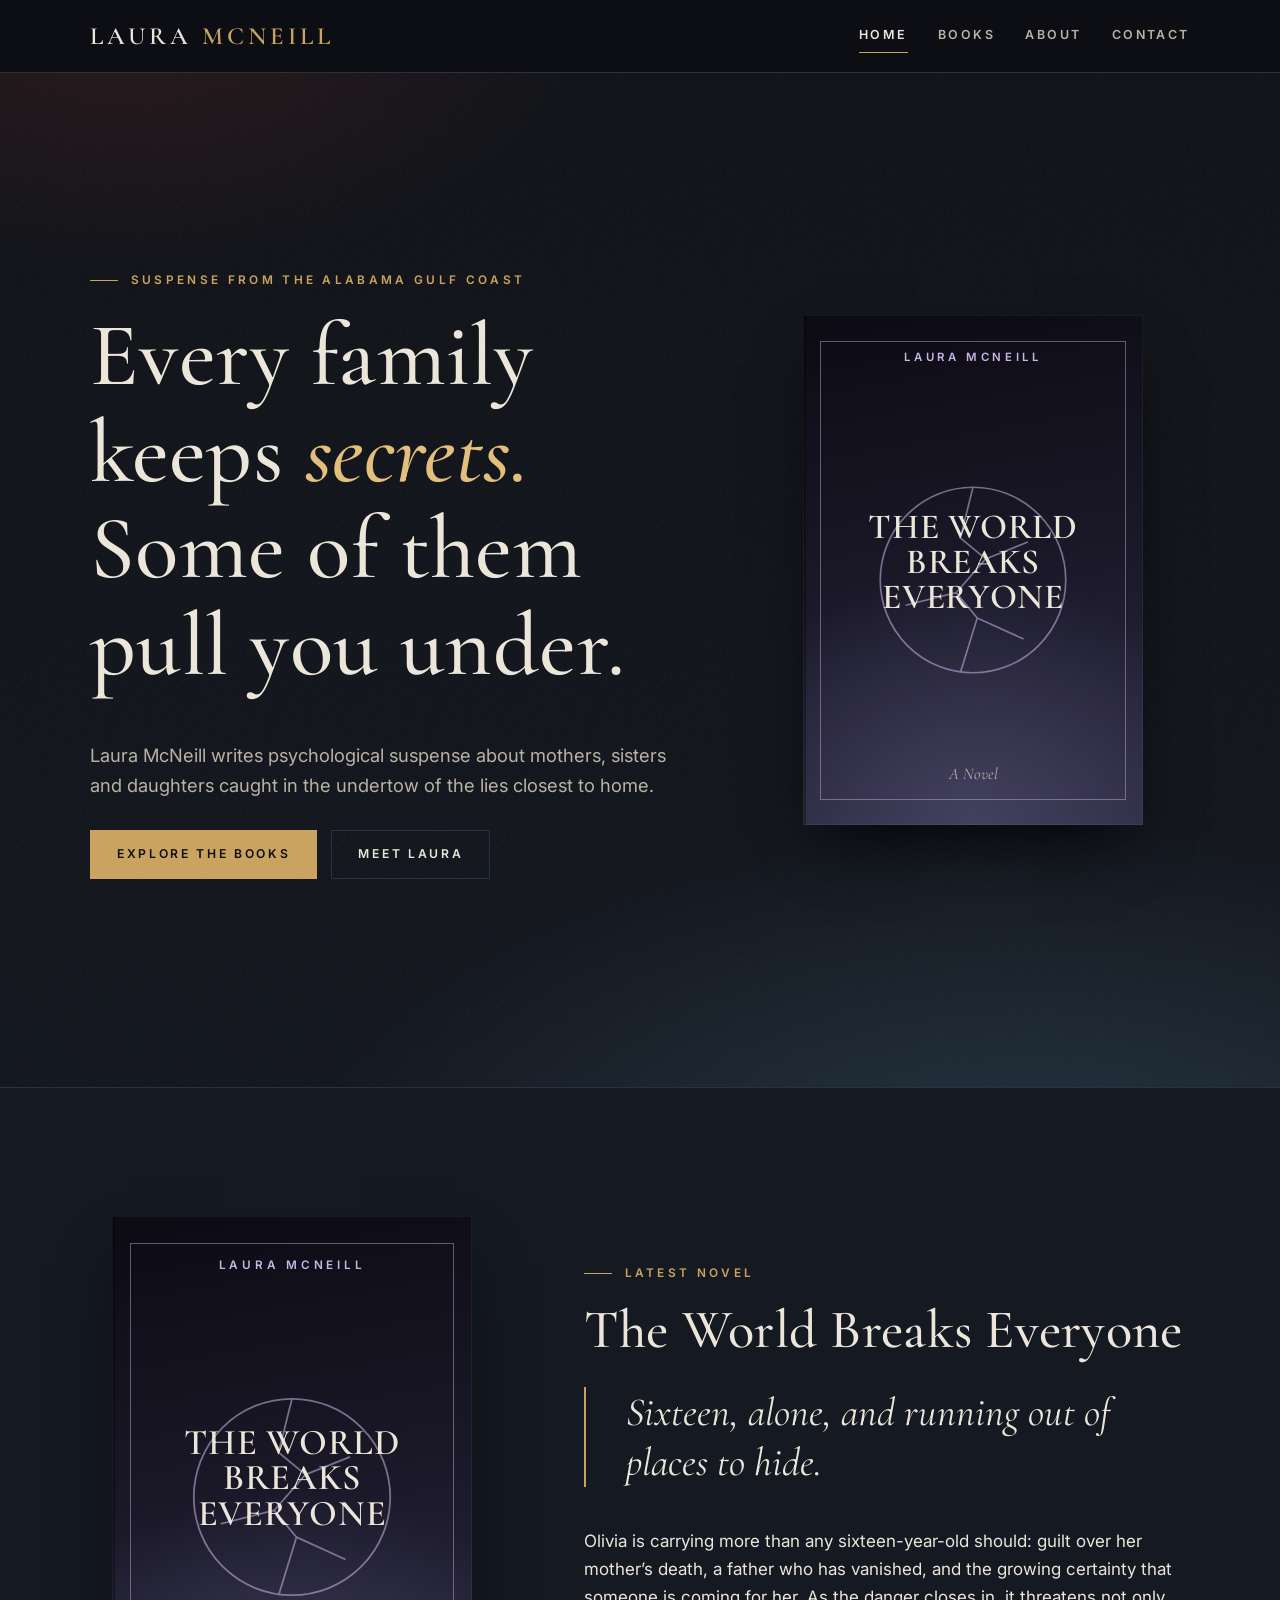
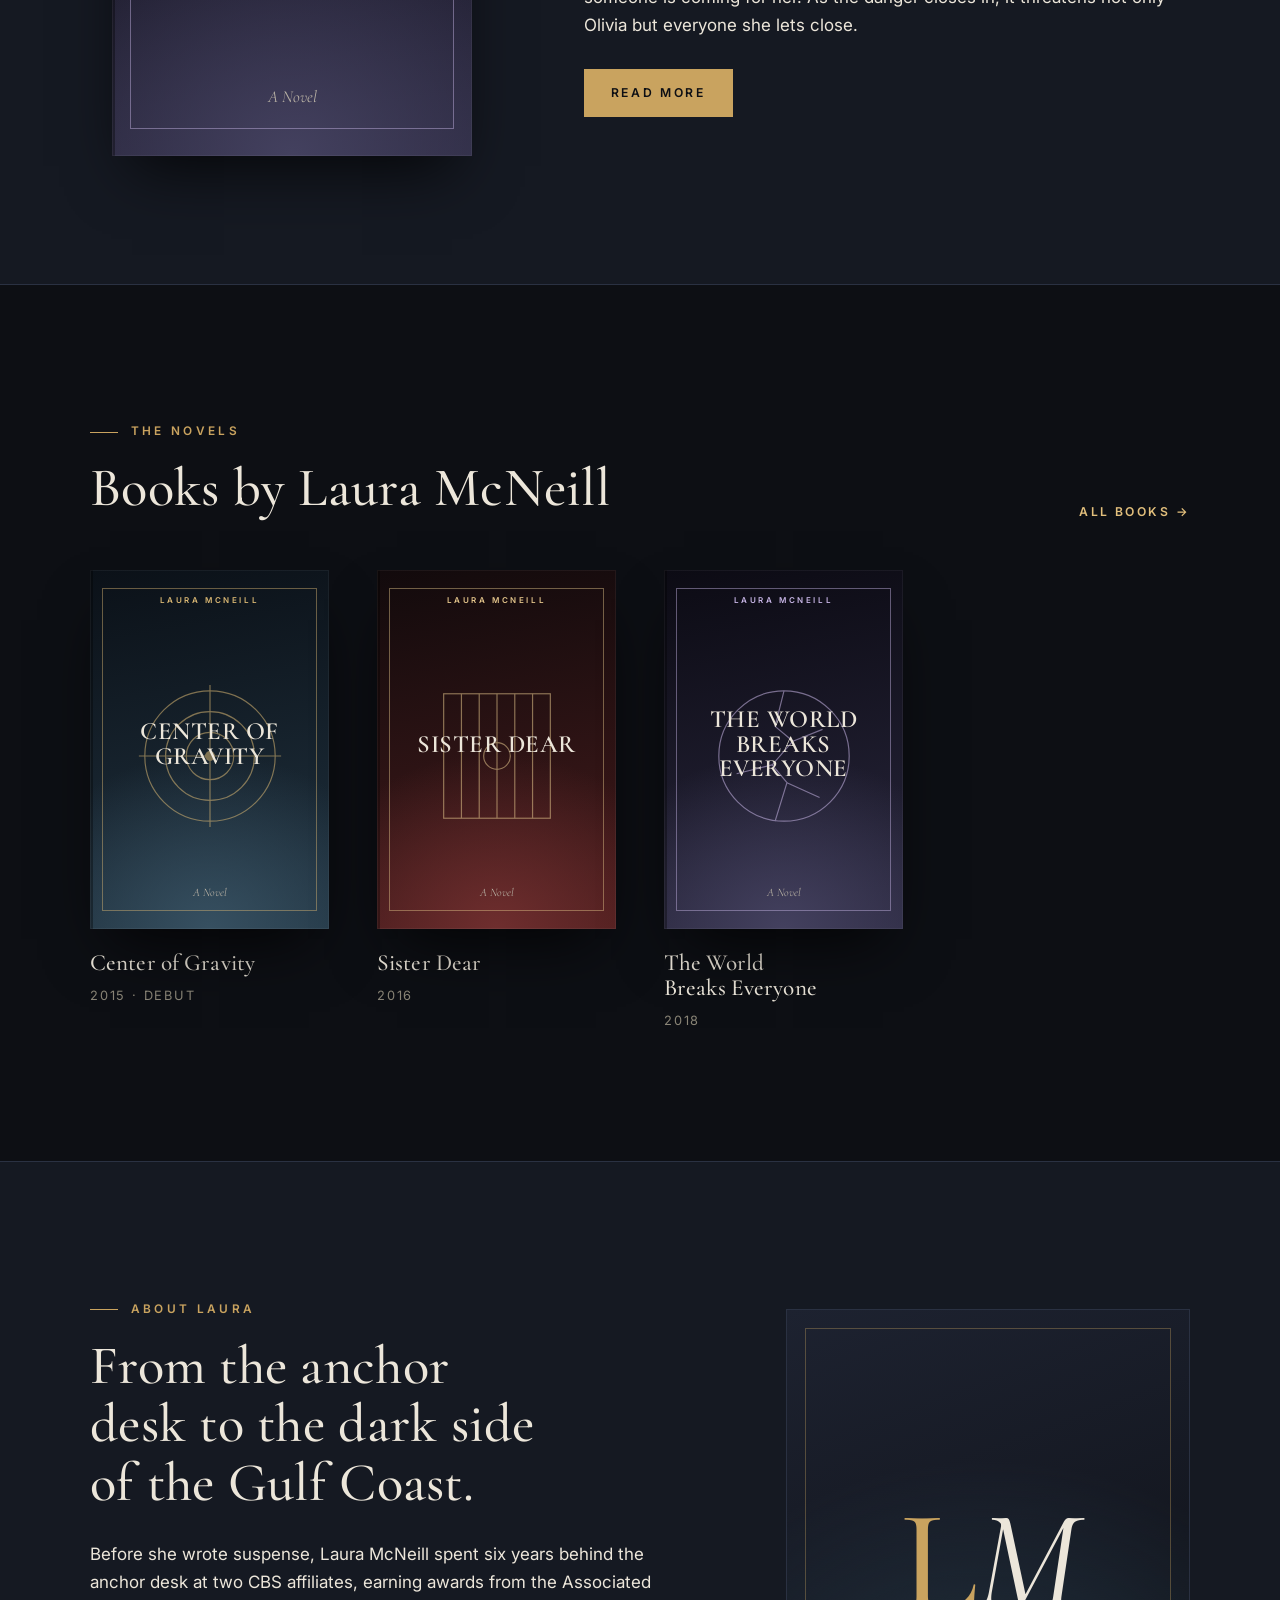
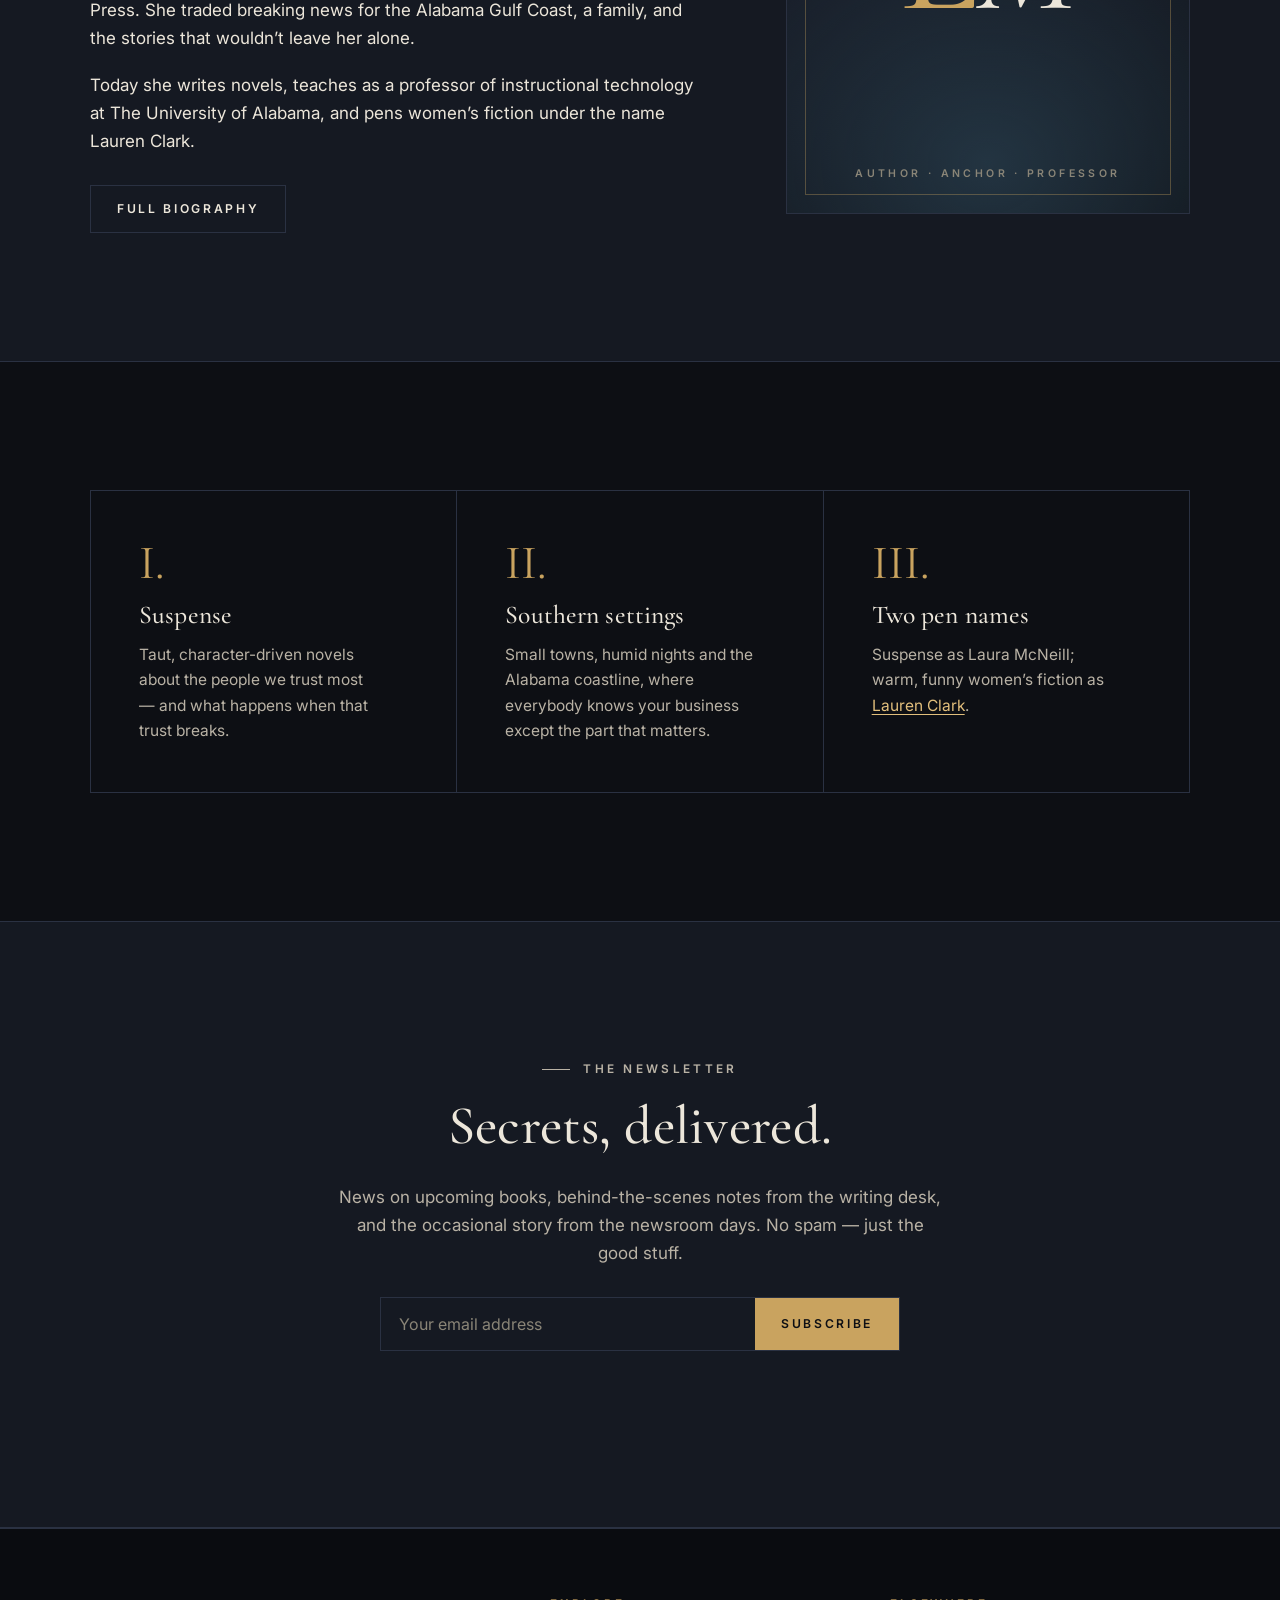
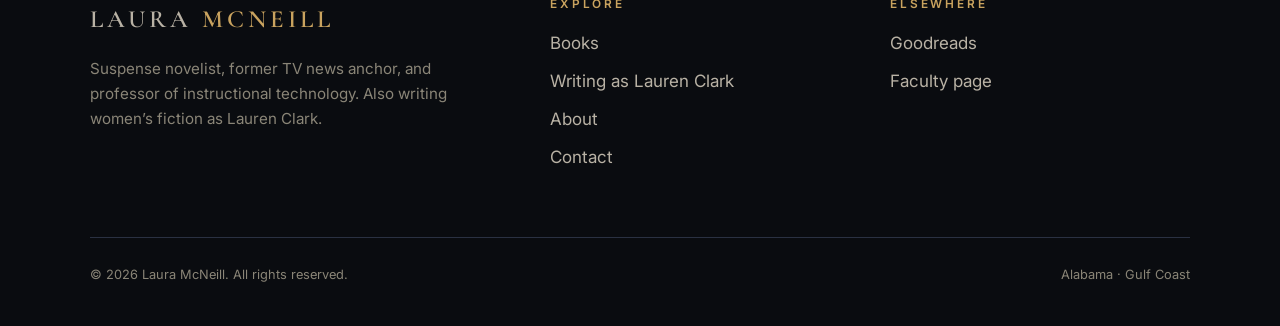
==== index.html @ 05d85876 "Build author website: home, books, about, contact Dark editorial author site with typographic book c" ====
<!doctype html>
<html lang="en" class="no-js">
<head>
<meta charset="utf-8">
<meta name="viewport" content="width=device-width, initial-scale=1">
<title>Laura McNeill — Author of Suspense</title>
<meta name="description" content="Official site of suspense novelist Laura McNeill, author of Center of Gravity, Sister Dear and The World Breaks Everyone.">
<meta property="og:title" content="Laura McNeill — Author of Suspense">
<meta property="og:description" content="Official site of suspense novelist Laura McNeill, author of Center of Gravity, Sister Dear and The World Breaks Everyone.">
<meta name="theme-color" content="#0d0f14">
<link rel="icon" href="assets/favicon.svg" type="image/svg+xml">
<link rel="preconnect" href="https://fonts.googleapis.com">
<link rel="preconnect" href="https://fonts.gstatic.com" crossorigin>
<link href="https://fonts.googleapis.com/css2?family=Cormorant+Garamond:ital,wght@0,400;0,500;0,600;1,400;1,500&family=Inter:wght@400;500;600&display=swap" rel="stylesheet">
<link rel="stylesheet" href="assets/style.css">
</head>
<body>
<a class="skip" href="#main">Skip to content</a>
<header class="site-header">
  <div class="wrap">
    <a class="wordmark" href="index.html">Laura <span>McNeill</span></a>
    <button class="menu-btn" aria-expanded="false" aria-controls="site-nav">Menu</button>
    <nav class="nav" id="site-nav" aria-label="Main">
<a href="index.html" aria-current="page">Home</a>
<a href="books.html">Books</a>
<a href="about.html">About</a>
<a href="contact.html">Contact</a>
    </nav>
  </div>
</header>
<main id="main">

<section class="hero">
  <div class="wrap">
    <div class="reveal">
      <p class="eyebrow">Suspense from the Alabama Gulf Coast</p>
      <h1>Every family keeps <em>secrets.</em><br>Some of them pull you under.</h1>
      <p class="lede">Laura McNeill writes psychological suspense about mothers, sisters and daughters caught in the undertow of the lies closest to home.</p>
      <div class="btn-row">
        <a class="btn" href="books.html">Explore the Books</a>
        <a class="btn ghost" href="about.html">Meet Laura</a>
      </div>
    </div>
    <a class="hero-cover reveal" href="books.html#the-world-breaks-everyone" aria-label="The World Breaks Everyone — read more">
      <div class="cover breaks" role="img" aria-label="The World Breaks Everyone by Laura McNeill">
  <span class="c-author">Laura McNeill</span>
  <svg class="motif" viewBox="0 0 100 100" fill="none" stroke="currentColor" stroke-width=".8"><circle cx="50" cy="50" r="44"/><path d="M50 6 44 30l12 10-14 16 10 12-8 26"/><path d="M56 40l20-8M42 56 18 62M52 68l22 10"/></svg>
  <span class="c-title">The World Breaks Everyone</span>
  <span class="c-kicker">A Novel</span>
</div>
    </a>
  </div>
</section>

<section class="section-alt">
  <div class="wrap split">
    <div class="reveal"><div class="cover breaks" role="img" aria-label="The World Breaks Everyone by Laura McNeill">
  <span class="c-author">Laura McNeill</span>
  <svg class="motif" viewBox="0 0 100 100" fill="none" stroke="currentColor" stroke-width=".8"><circle cx="50" cy="50" r="44"/><path d="M50 6 44 30l12 10-14 16 10 12-8 26"/><path d="M56 40l20-8M42 56 18 62M52 68l22 10"/></svg>
  <span class="c-title">The World Breaks Everyone</span>
  <span class="c-kicker">A Novel</span>
</div></div>
    <div class="reveal">
      <p class="eyebrow">Latest Novel</p>
      <h2>The World Breaks Everyone</h2>
      <p class="quote">Sixteen, alone, and running out of places to hide.</p>
      <p>Olivia is carrying more than any sixteen-year-old should: guilt over her mother&rsquo;s death, a father who has vanished, and the growing certainty that someone is coming for her. As the danger closes in, it threatens not only Olivia but everyone she lets close.</p>
      <div class="btn-row">
        <a class="btn" href="books.html#the-world-breaks-everyone">Read More</a>
      </div>
    </div>
  </div>
</section>

<section>
  <div class="wrap">
    <div class="section-head reveal">
      <div><p class="eyebrow">The Novels</p><h2>Books by Laura McNeill</h2></div>
      <a class="more" href="books.html">All books &rarr;</a>
    </div>
    <div class="book-grid">
      <a class="book-card reveal" href="books.html#center-of-gravity"><div class="cover gravity" role="img" aria-label="Center of Gravity by Laura McNeill">
  <span class="c-author">Laura McNeill</span>
  <svg class="motif" viewBox="0 0 100 100" fill="none" stroke="currentColor" stroke-width=".8"><circle cx="50" cy="50" r="44"/><circle cx="50" cy="50" r="30"/><circle cx="50" cy="50" r="16"/><circle cx="50" cy="50" r="3" fill="currentColor"/><path d="M50 2v96M2 50h96"/></svg>
  <span class="c-title">Center of Gravity</span>
  <span class="c-kicker">A Novel</span>
</div><h3>Center of Gravity</h3><span class="meta">2015 &middot; Debut</span></a>
      <a class="book-card reveal" href="books.html#sister-dear"><div class="cover sister" role="img" aria-label="Sister Dear by Laura McNeill">
  <span class="c-author">Laura McNeill</span>
  <svg class="motif" viewBox="0 0 100 100" fill="none" stroke="currentColor" stroke-width=".8"><rect x="14" y="8" width="72" height="84"/><path d="M26 8v84M38 8v84M50 8v84M62 8v84M74 8v84"/><circle cx="50" cy="50" r="9"/></svg>
  <span class="c-title">Sister Dear</span>
  <span class="c-kicker">A Novel</span>
</div><h3>Sister Dear</h3><span class="meta">2016</span></a>
      <a class="book-card reveal" href="books.html#the-world-breaks-everyone"><div class="cover breaks" role="img" aria-label="The World Breaks Everyone by Laura McNeill">
  <span class="c-author">Laura McNeill</span>
  <svg class="motif" viewBox="0 0 100 100" fill="none" stroke="currentColor" stroke-width=".8"><circle cx="50" cy="50" r="44"/><path d="M50 6 44 30l12 10-14 16 10 12-8 26"/><path d="M56 40l20-8M42 56 18 62M52 68l22 10"/></svg>
  <span class="c-title">The World Breaks Everyone</span>
  <span class="c-kicker">A Novel</span>
</div><h3>The World Breaks Everyone</h3><span class="meta">2018</span></a>
    </div>
  </div>
</section>

<section class="section-alt">
  <div class="wrap split reverse">
    <div class="reveal">
      <div class="portrait"><span class="mono">L<i>M</i></span><span class="cap">Author &middot; Anchor &middot; Professor</span></div>
    </div>
    <div class="reveal">
      <p class="eyebrow">About Laura</p>
      <h2>From the anchor desk to the dark side of the Gulf Coast.</h2>
      <p>Before she wrote suspense, Laura McNeill spent six years behind the anchor desk at two CBS affiliates, earning awards from the Associated Press. She traded breaking news for the Alabama Gulf Coast, a family, and the stories that wouldn&rsquo;t leave her alone.</p>
      <p>Today she writes novels, teaches as a professor of instructional technology at The University of Alabama, and pens women&rsquo;s fiction under the name Lauren Clark.</p>
      <div class="btn-row"><a class="btn ghost" href="about.html">Full Biography</a></div>
    </div>
  </div>
</section>

<section>
  <div class="wrap">
    <div class="pillars reveal">
      <div class="pillar"><div class="num">I.</div><h3>Suspense</h3><p>Taut, character-driven novels about the people we trust most &mdash; and what happens when that trust breaks.</p></div>
      <div class="pillar"><div class="num">II.</div><h3>Southern settings</h3><p>Small towns, humid nights and the Alabama coastline, where everybody knows your business except the part that matters.</p></div>
      <div class="pillar"><div class="num">III.</div><h3>Two pen names</h3><p>Suspense as Laura McNeill; warm, funny women&rsquo;s fiction as <a href="books.html#lauren-clark">Lauren Clark</a>.</p></div>
    </div>
  </div>
</section>

<section class="newsletter section-alt" id="newsletter">
  <div class="wrap reveal">
    <p class="eyebrow">The Newsletter</p>
    <h2>Secrets, delivered.</h2>
    <p>News on upcoming books, behind-the-scenes notes from the writing desk, and the occasional story from the newsroom days. No spam &mdash; just the good stuff.</p>
    <form class="signup" data-endpoint="" novalidate>
      <label for="nl-email" class="skip">Email address</label>
      <input id="nl-email" type="email" name="email" placeholder="Your email address" required autocomplete="email">
      <button class="btn" type="submit">Subscribe</button>
    </form>
    <p class="form-note" role="status" aria-live="polite"></p>
  </div>
</section>

</main>
<footer class="site-footer">
  <div class="wrap">
    <div class="footer-top">
      <div>
        <a class="wordmark" href="index.html">Laura <span>McNeill</span></a>
        <p style="margin-top:16px">Suspense novelist, former TV news anchor, and professor of instructional technology. Also writing women&rsquo;s fiction as Lauren Clark.</p>
      </div>
      <div>
        <h4>Explore</h4>
        <ul>
          <li><a href="books.html">Books</a></li>
          <li><a href="books.html#lauren-clark">Writing as Lauren Clark</a></li>
          <li><a href="about.html">About</a></li>
          <li><a href="contact.html">Contact</a></li>
        </ul>
      </div>
      <div>
        <h4>Elsewhere</h4>
        <ul>
          <li><a href="https://www.goodreads.com/author/show/5280308.Laura_McNeill" rel="noopener" target="_blank">Goodreads</a></li>
          <li><a href="https://sites.ua.edu/lmcneill" rel="noopener" target="_blank">Faculty page</a></li>
        </ul>
      </div>
    </div>
    <div class="footer-bottom">
      <span>&copy; <span id="year">2026</span> Laura McNeill. All rights reserved.</span>
      <span>Alabama &middot; Gulf Coast</span>
    </div>
  </div>
</footer>
<script src="assets/site.js"></script>
</body>
</html>
---- assets/style.css ----
/* Laura McNeill — author site
   Dark, atmospheric editorial look: ink background, warm brass accents,
   high-contrast serif display type. */

:root {
  --ink: #0d0f14;
  --ink-2: #151922;
  --ink-3: #1d2230;
  --line: #2a3142;
  --paper: #ece6da;
  --paper-dim: #b9b2a5;
  --muted: #8a8577;
  --brass: #c9a35f;
  --brass-bright: #e2bf7c;
  --blood: #7d2a2a;
  --tide: #2f4a5c;

  --display: "Cormorant Garamond", "Garamond", "Times New Roman", serif;
  --body: "Inter", system-ui, -apple-system, "Segoe UI", sans-serif;

  --max: 1180px;
  --gutter: clamp(16px, 4vw, 40px);
}

*, *::before, *::after { box-sizing: border-box; }

html { scroll-behavior: smooth; }
@media (prefers-reduced-motion: reduce) {
  html { scroll-behavior: auto; }
  *, *::before, *::after { animation: none !important; transition: none !important; }
}

body {
  margin: 0;
  background: var(--ink);
  color: var(--paper);
  font-family: var(--body);
  font-size: 17px;
  line-height: 1.65;
  -webkit-font-smoothing: antialiased;
  overflow-x: hidden;
}

img { max-width: 100%; display: block; }
a { color: var(--brass-bright); text-decoration-thickness: 1px; text-underline-offset: 3px; }
a:hover { color: var(--paper); }
:focus-visible { outline: 2px solid var(--brass-bright); outline-offset: 3px; }

.skip {
  position: absolute; left: -9999px; top: 0;
  background: var(--brass); color: var(--ink); padding: 8px 14px; z-index: 100;
}
.skip:focus { left: 12px; top: 12px; }

.wrap { max-width: var(--max); margin: 0 auto; padding: 0 var(--gutter); }

h1, h2, h3, h4 {
  font-family: var(--display);
  font-weight: 500;
  line-height: 1.08;
  letter-spacing: 0.005em;
  margin: 0 0 0.5em;
  text-wrap: balance;
}
h1 { font-size: clamp(2.8rem, 7vw, 5.6rem); }
h2 { font-size: clamp(2.1rem, 4.5vw, 3.4rem); }
h3 { font-size: clamp(1.5rem, 2.6vw, 2rem); }
p { margin: 0 0 1.1em; text-wrap: pretty; }

.eyebrow {
  font-family: var(--body);
  font-size: 0.74rem;
  font-weight: 600;
  letter-spacing: 0.28em;
  text-transform: uppercase;
  color: var(--brass);
  margin: 0 0 1.1rem;
  display: inline-flex; align-items: center; gap: 0.8rem;
}
.eyebrow::before { content: ""; width: 28px; height: 1px; background: currentColor; }

/* ---------- Header ---------- */
.site-header {
  position: sticky; top: 0; z-index: 50;
  background: color-mix(in srgb, var(--ink) 88%, transparent);
  backdrop-filter: blur(10px);
  -webkit-backdrop-filter: blur(10px);
  border-bottom: 1px solid var(--line);
}
.site-header .wrap {
  display: flex; align-items: center; justify-content: space-between;
  height: 72px; gap: 20px;
}
.wordmark {
  font-family: var(--display);
  font-size: 1.55rem;
  font-weight: 600;
  letter-spacing: 0.16em;
  text-transform: uppercase;
  color: var(--paper);
  text-decoration: none;
  white-space: nowrap;
}
.wordmark span { color: var(--brass); }
.nav { display: flex; gap: 30px; }
.nav a {
  color: var(--paper-dim);
  text-decoration: none;
  font-size: 0.78rem;
  font-weight: 600;
  letter-spacing: 0.2em;
  text-transform: uppercase;
  padding: 6px 0;
  border-bottom: 1px solid transparent;
  transition: color .2s, border-color .2s;
}
.nav a:hover, .nav a[aria-current="page"] { color: var(--paper); border-color: var(--brass); }

.menu-btn {
  display: none;
  background: none; border: 1px solid var(--line); color: var(--paper);
  font: 600 0.72rem/1 var(--body); letter-spacing: 0.2em; text-transform: uppercase;
  padding: 11px 14px; cursor: pointer;
}
@media (max-width: 820px) {
  .menu-btn { display: block; }
  .nav {
    display: none;
    position: absolute; top: 72px; left: 0; right: 0;
    flex-direction: column; gap: 0;
    background: var(--ink-2); border-bottom: 1px solid var(--line);
    padding: 8px var(--gutter) 20px;
  }
  .nav.open { display: flex; }
  .nav a { padding: 14px 0; border-bottom: 1px solid var(--line); }
}

/* ---------- Hero ---------- */
.hero {
  position: relative;
  min-height: calc(100vh - 72px);
  min-height: calc(100svh - 72px);
  display: grid; align-items: center;
  overflow: hidden;
  isolation: isolate;
}
.hero::before {
  /* moody Gulf Coast night: tide-blue haze rising from below */
  content: ""; position: absolute; inset: 0; z-index: -2;
  background:
    radial-gradient(1200px 600px at 80% 110%, rgba(47,74,92,.55), transparent 60%),
    radial-gradient(800px 500px at 10% -10%, rgba(125,42,42,.25), transparent 60%),
    linear-gradient(180deg, var(--ink) 0%, #0f131b 100%);
}
.hero::after {
  /* faint grain */
  content: ""; position: absolute; inset: 0; z-index: -1; opacity: .07;
  background-image: url("data:image/svg+xml,%3Csvg xmlns='http://www.w3.org/2000/svg' width='160' height='160'%3E%3Cfilter id='n'%3E%3CfeTurbulence type='fractalNoise' baseFrequency='.9' numOctaves='2'/%3E%3C/filter%3E%3Crect width='100%25' height='100%25' filter='url(%23n)'/%3E%3C/svg%3E");
}
.hero .wrap {
  display: grid; grid-template-columns: 1.15fr 0.85fr; gap: clamp(32px, 6vw, 90px);
  align-items: center; padding-top: 60px; padding-bottom: 80px;
}
.hero h1 em { font-style: italic; color: var(--brass-bright); }
.hero .lede { font-size: 1.15rem; color: var(--paper-dim); max-width: 34em; }
.hero-cover { justify-self: center; width: min(340px, 100%); }
@media (max-width: 860px) {
  .hero { min-height: 0; }
  .hero .wrap { grid-template-columns: 1fr; padding-top: 48px; }
  .hero-cover { order: -1; width: min(240px, 70%); }
}

.btn-row { display: flex; flex-wrap: wrap; gap: 14px; margin-top: 30px; }
.btn {
  display: inline-block;
  font: 600 0.76rem/1 var(--body);
  letter-spacing: 0.22em; text-transform: uppercase;
  padding: 17px 26px;
  text-decoration: none;
  border: 1px solid var(--brass);
  color: var(--ink); background: var(--brass);
  transition: background .2s, color .2s, border-color .2s;
  cursor: pointer;
}
.btn:hover { background: var(--brass-bright); border-color: var(--brass-bright); color: var(--ink); }
.btn.ghost { background: transparent; color: var(--paper); border-color: var(--line); }
.btn.ghost:hover { border-color: var(--brass); color: var(--brass-bright); }

/* ---------- Typographic book covers (no image assets needed) ---------- */
.cover {
  --c1: var(--tide); --c2: var(--ink); --accent: var(--brass-bright);
  position: relative;
  aspect-ratio: 2 / 3;
  width: 100%;
  background:
    radial-gradient(120% 70% at 50% 100%, color-mix(in srgb, var(--c1) 90%, white 4%), transparent 70%),
    linear-gradient(170deg, var(--c2), color-mix(in srgb, var(--c1) 60%, var(--c2)));
  box-shadow:
    0 30px 60px -20px rgba(0,0,0,.8),
    0 0 0 1px rgba(255,255,255,.05) inset,
    6px 0 0 -3px rgba(0,0,0,.35) inset;
  display: flex; flex-direction: column; justify-content: space-between;
  padding: 11% 10%;
  text-align: center;
  color: var(--paper);
  overflow: hidden;
  container-type: inline-size;
  transition: transform .35s ease;
}
a .cover, .cover { text-decoration: none; }
.split .cover { max-width: 360px; margin-inline: auto; }
.cover::before {
  content: ""; position: absolute; inset: 5%;
  border: 1px solid color-mix(in srgb, var(--accent) 45%, transparent);
  pointer-events: none;
}
.cover .motif {
  position: absolute; left: 50%; top: 52%; transform: translate(-50%, -50%);
  width: 62%; opacity: .55; color: var(--accent);
}
.cover .c-title {
  font-family: var(--display);
  font-size: 13cqi;
  line-height: .98; font-weight: 600;
  letter-spacing: .02em; text-transform: uppercase;
  position: relative;
}
.cover .c-author {
  font: 600 max(7px, 4.2cqi)/1 var(--body);
  letter-spacing: .32em; text-transform: uppercase;
  color: var(--accent); position: relative;
}
.cover .c-kicker {
  font-family: var(--display); font-style: italic;
  font-size: max(10px, 6cqi); color: var(--paper-dim);
  position: relative;
}
a:hover > .cover, .book-card:hover .cover { transform: translateY(-6px) rotate(-.5deg); }

.cover.gravity { --c1: #2f4a5c; --c2: #0b1118; --accent: #d9b773; }
.cover.sister  { --c1: #6b2626; --c2: #120a0c; --accent: #e3c58b; }
.cover.breaks  { --c1: #3d3a5a; --c2: #0c0b14; --accent: #c8b6e6; }
.cover.dixie   { --c1: #b5574a; --c2: #2b1615; --accent: #f3d9a4; }
.cover.stardust{ --c1: #2a5d6b; --c2: #0d1d24; --accent: #f1df9c; }
.cover.pie     { --c1: #8a5a3a; --c2: #23160f; --accent: #f4d7a8; }
.cover.tuned   { --c1: #4a5f7a; --c2: #121720; --accent: #f0c98a; }

/* ---------- Sections ---------- */
section { padding: clamp(72px, 10vw, 130px) 0; position: relative; }
.section-alt { background: var(--ink-2); border-top: 1px solid var(--line); border-bottom: 1px solid var(--line); }
.section-head { display: flex; justify-content: space-between; align-items: end; gap: 24px; flex-wrap: wrap; margin-bottom: 52px; }
.section-head h2 { margin: 0; }
.section-head .more { font: 600 .76rem/1 var(--body); letter-spacing: .2em; text-transform: uppercase; text-decoration: none; }

.rule {
  display: flex; align-items: center; justify-content: center; gap: 18px;
  color: var(--brass); margin: 0 auto; padding: 0 var(--gutter);
}
.rule::before, .rule::after { content: ""; height: 1px; flex: 1; max-width: 220px; background: var(--line); }

/* Book grid */
.book-grid {
  display: grid;
  grid-template-columns: repeat(auto-fill, minmax(210px, 1fr));
  gap: clamp(28px, 4vw, 48px);
}
@media (max-width: 560px) {
  .book-grid { grid-template-columns: repeat(2, 1fr); gap: 28px 18px; }
  .book-card h3 { font-size: 1.2rem; }
}
.hero-cover { text-decoration: none; }
.book-card { text-decoration: none; color: inherit; display: block; }
.book-card h3 { font-size: 1.45rem; margin: 22px 0 4px; }
.book-card .meta { font-size: .8rem; letter-spacing: .14em; text-transform: uppercase; color: var(--muted); }

/* Feature / split */
.split { display: grid; grid-template-columns: 0.8fr 1.2fr; gap: clamp(36px, 7vw, 100px); align-items: center; }
.split.reverse { grid-template-columns: 1.2fr 0.8fr; }
.split.reverse > :first-child { order: 2; }
@media (max-width: 860px) {
  .split, .split.reverse { grid-template-columns: 1fr; }
  .split.reverse > :first-child { order: 0; }
}

.quote {
  font-family: var(--display); font-style: italic;
  font-size: clamp(1.6rem, 3.4vw, 2.5rem); line-height: 1.25;
  color: var(--paper); margin: 0 0 1em;
  border-left: 2px solid var(--brass); padding-left: 1em;
}

/* Portrait placeholder: monogram plate */
.portrait {
  aspect-ratio: 4 / 5; width: 100%;
  background:
    radial-gradient(90% 60% at 50% 90%, rgba(47,74,92,.6), transparent),
    linear-gradient(160deg, var(--ink-3), var(--ink));
  border: 1px solid var(--line);
  display: grid; place-items: center;
  position: relative; overflow: hidden;
}
.portrait::before { content: ""; position: absolute; inset: 18px; border: 1px solid rgba(201,163,95,.35); }
.portrait .mono {
  font-family: var(--display); font-size: clamp(5rem, 13vw, 9rem); font-weight: 500;
  color: var(--brass); letter-spacing: -.02em; line-height: 1;
}
.portrait .mono i { color: var(--paper); font-weight: 400; }
.portrait .cap {
  position: absolute; bottom: 34px; left: 0; right: 0; text-align: center;
  font: 600 .66rem/1 var(--body); letter-spacing: .32em; text-transform: uppercase; color: var(--muted);
}

/* Pillars */
.pillars { display: grid; grid-template-columns: repeat(3, 1fr); gap: 1px; background: var(--line); border: 1px solid var(--line); }
.pillar { background: var(--ink); padding: clamp(28px, 4vw, 48px); }
.pillar .num { font-family: var(--display); font-size: 3rem; color: var(--brass); line-height: 1; margin-bottom: 14px; }
.pillar h3 { font-size: 1.6rem; }
.pillar p { color: var(--paper-dim); margin: 0; font-size: .97rem; }
@media (max-width: 820px) { .pillars { grid-template-columns: 1fr; } }

/* Newsletter */
.newsletter { text-align: center; }
.newsletter p { color: var(--paper-dim); max-width: 36em; margin-left: auto; margin-right: auto; }
.signup { display: flex; max-width: 520px; margin: 30px auto 0; border: 1px solid var(--line); }
.signup input {
  flex: 1; min-width: 0;
  background: transparent; border: 0; color: var(--paper);
  font: 400 1rem var(--body); padding: 16px 18px;
}
.signup input::placeholder { color: var(--muted); }
.signup .btn { border: 0; }
@media (max-width: 520px) {
  .signup { flex-direction: column; }
}
.form-note { font-size: .86rem; color: var(--muted); margin-top: 14px; min-height: 1.4em; }

/* Book detail pages */
.book-detail { padding: clamp(56px, 8vw, 110px) 0; border-bottom: 1px solid var(--line); scroll-margin-top: 80px; }
.book-detail:last-of-type { border-bottom: 0; }
.book-detail .cover { max-width: 320px; margin: 0 auto; }
.book-detail .facts {
  display: flex; flex-wrap: wrap; gap: 10px 28px;
  font-size: .78rem; letter-spacing: .16em; text-transform: uppercase; color: var(--muted);
  margin: 0 0 26px; padding: 0; list-style: none;
}
.book-detail .facts li strong { color: var(--paper-dim); font-weight: 600; }
.book-detail .tagline { font-family: var(--display); font-style: italic; font-size: 1.5rem; color: var(--brass-bright); margin-bottom: .8em; line-height: 1.3; }
.book-detail p { color: var(--paper-dim); }

.page-hero {
  padding: clamp(80px, 12vw, 150px) 0 clamp(48px, 7vw, 80px);
  border-bottom: 1px solid var(--line);
  background:
    radial-gradient(900px 400px at 85% 120%, rgba(47,74,92,.45), transparent 60%),
    var(--ink);
}
.page-hero p { color: var(--paper-dim); font-size: 1.12rem; max-width: 40em; }

.tabs { display: flex; gap: 8px; flex-wrap: wrap; margin-top: 32px; }
.tabs a {
  font: 600 .72rem/1 var(--body); letter-spacing: .2em; text-transform: uppercase;
  padding: 12px 16px; border: 1px solid var(--line); text-decoration: none; color: var(--paper-dim);
}
.tabs a:hover { border-color: var(--brass); color: var(--paper); }

.pen-name-note {
  border: 1px solid var(--line); background: var(--ink-2);
  padding: clamp(24px, 4vw, 40px); margin-bottom: 52px;
}
.pen-name-note p:last-child { margin: 0; }

/* Timeline */
.timeline { list-style: none; margin: 0; padding: 0; border-left: 1px solid var(--line); }
.timeline li { position: relative; padding: 0 0 34px 30px; }
.timeline li::before {
  content: ""; position: absolute; left: -5px; top: 9px; width: 9px; height: 9px;
  background: var(--ink); border: 1px solid var(--brass); transform: rotate(45deg);
}
.timeline .when { font: 600 .74rem/1 var(--body); letter-spacing: .2em; text-transform: uppercase; color: var(--brass); }
.timeline h3 { font-size: 1.45rem; margin: 8px 0 6px; }
.timeline p { color: var(--paper-dim); margin: 0; }

/* Contact cards */
.contact-grid { display: grid; grid-template-columns: repeat(auto-fit, minmax(260px, 1fr)); gap: 1px; background: var(--line); border: 1px solid var(--line); }
.contact-card { background: var(--ink); padding: clamp(28px, 4vw, 44px); }
.contact-card h3 { font-size: 1.6rem; }
.contact-card p { color: var(--paper-dim); font-size: .97rem; }

/* ---------- Footer ---------- */
.site-footer { border-top: 1px solid var(--line); padding: 70px 0 40px; background: #0a0c10; }
.footer-top { display: grid; grid-template-columns: 1.4fr 1fr 1fr; gap: 40px; margin-bottom: 56px; }
.footer-top h4 { font: 600 .74rem/1 var(--body); letter-spacing: .24em; text-transform: uppercase; color: var(--brass); margin-bottom: 18px; }
.footer-top ul { list-style: none; padding: 0; margin: 0; }
.footer-top li { margin-bottom: 10px; }
.footer-top a { color: var(--paper-dim); text-decoration: none; }
.footer-top a:hover { color: var(--paper); }
.footer-top p { color: var(--muted); font-size: .95rem; max-width: 26em; }
.footer-bottom { display: flex; justify-content: space-between; flex-wrap: wrap; gap: 12px; font-size: .8rem; color: var(--muted); border-top: 1px solid var(--line); padding-top: 26px; }
@media (max-width: 760px) { .footer-top { grid-template-columns: 1fr; } }

/* Scroll reveal */
.reveal { opacity: 0; transform: translateY(18px); transition: opacity .8s ease, transform .8s ease; }
.reveal.in { opacity: 1; transform: none; }
.no-js .reveal { opacity: 1; transform: none; }
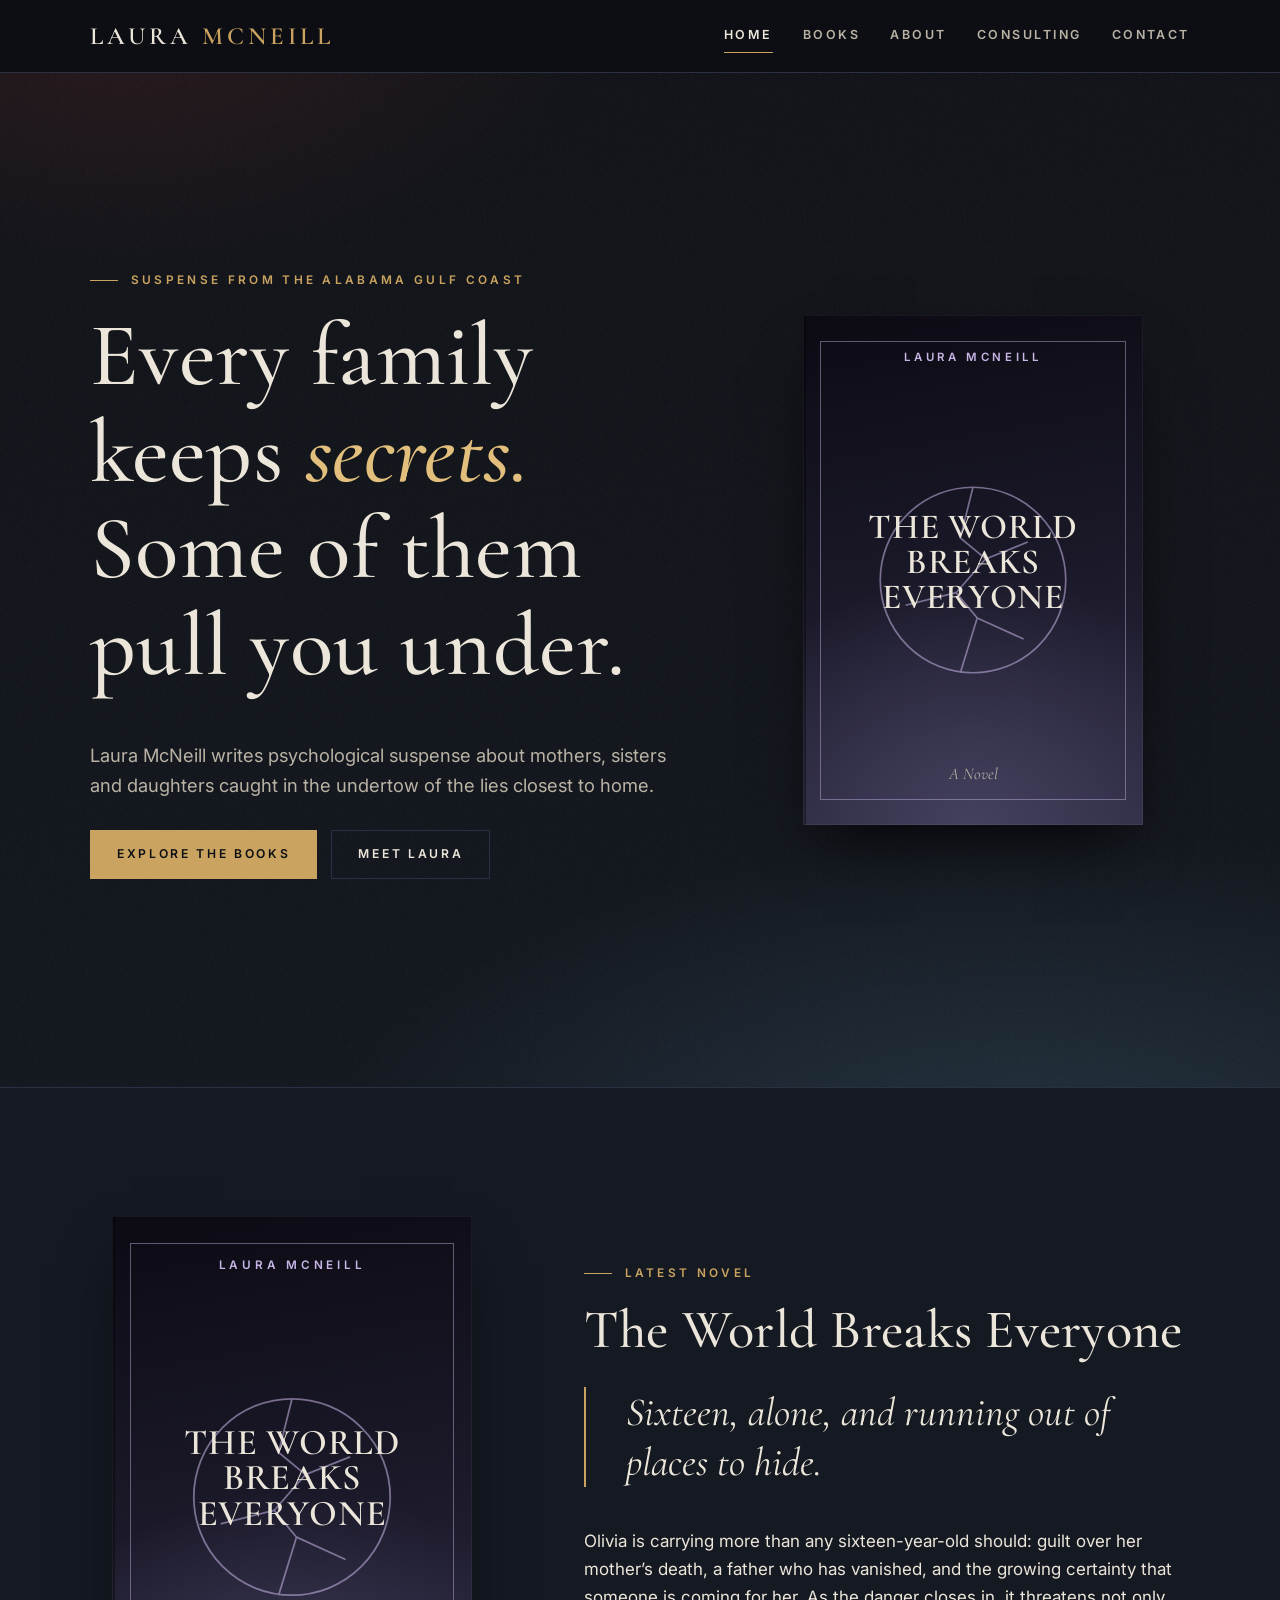
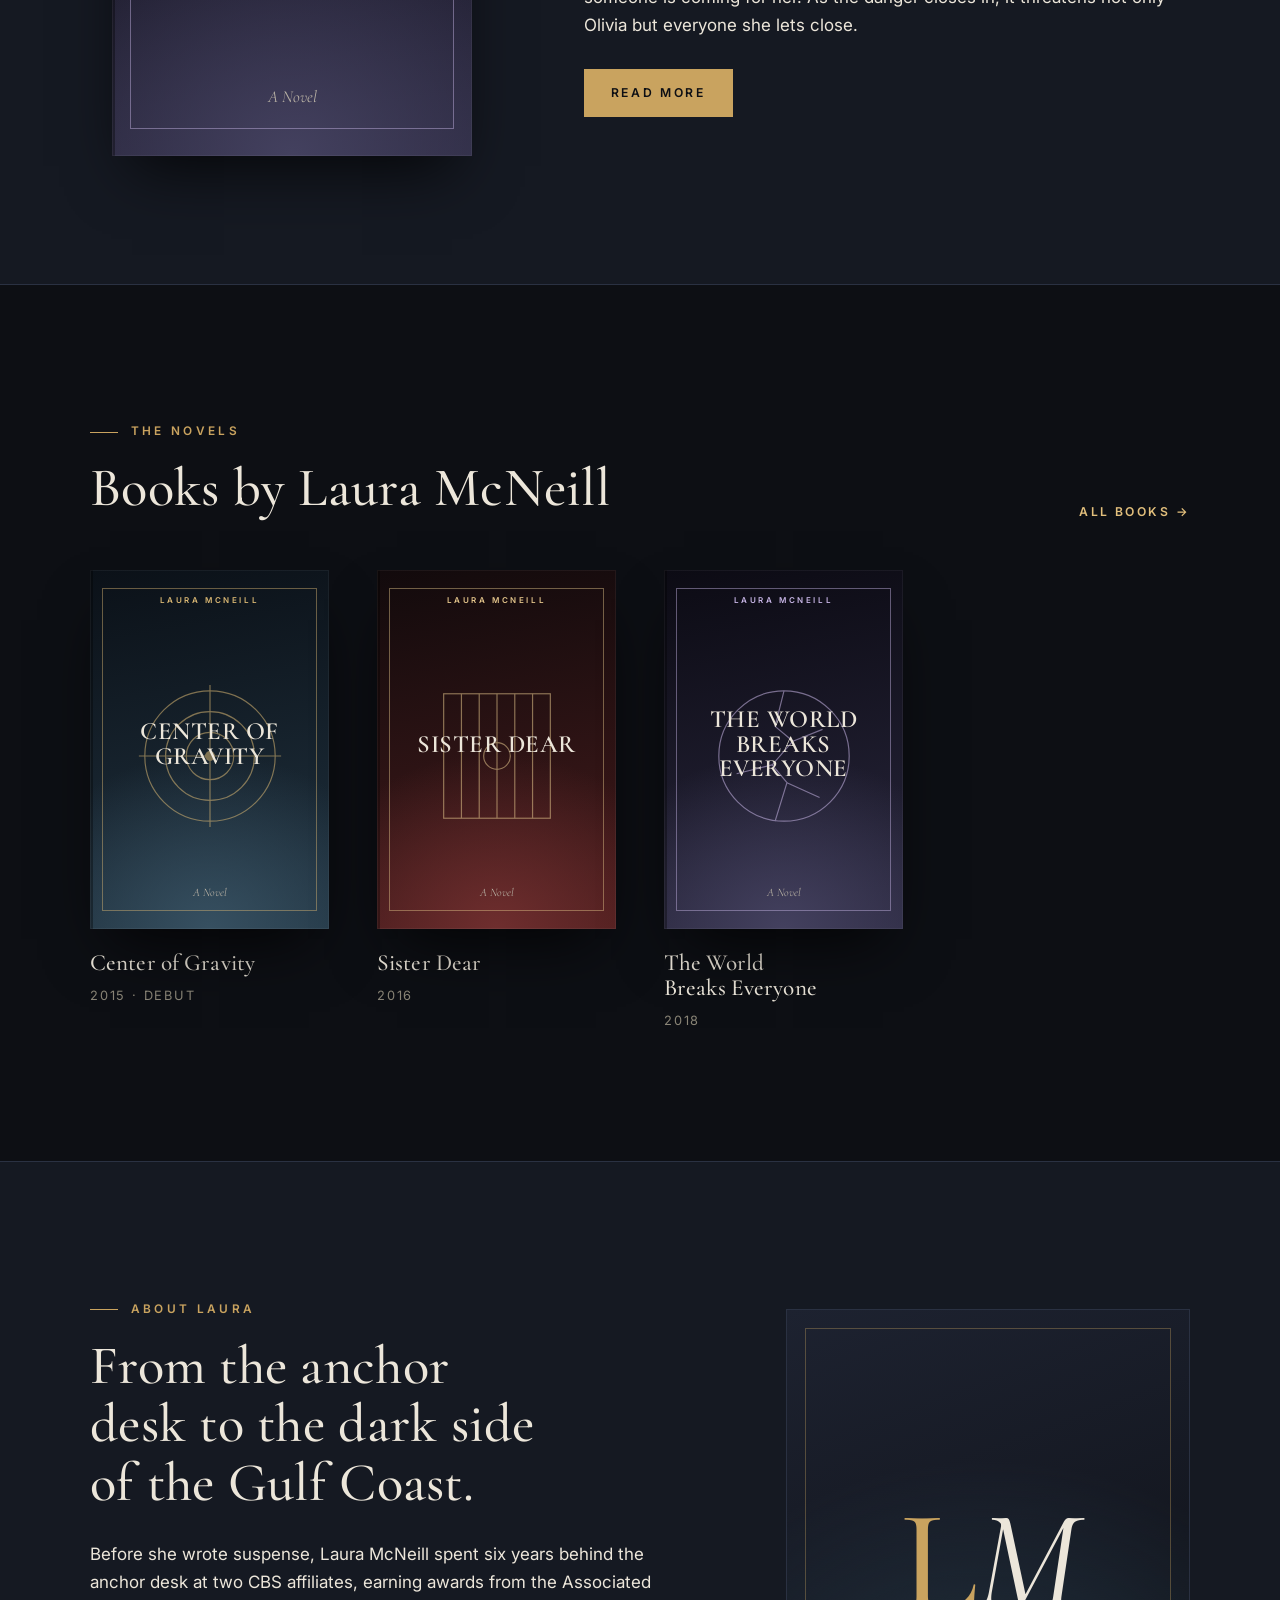
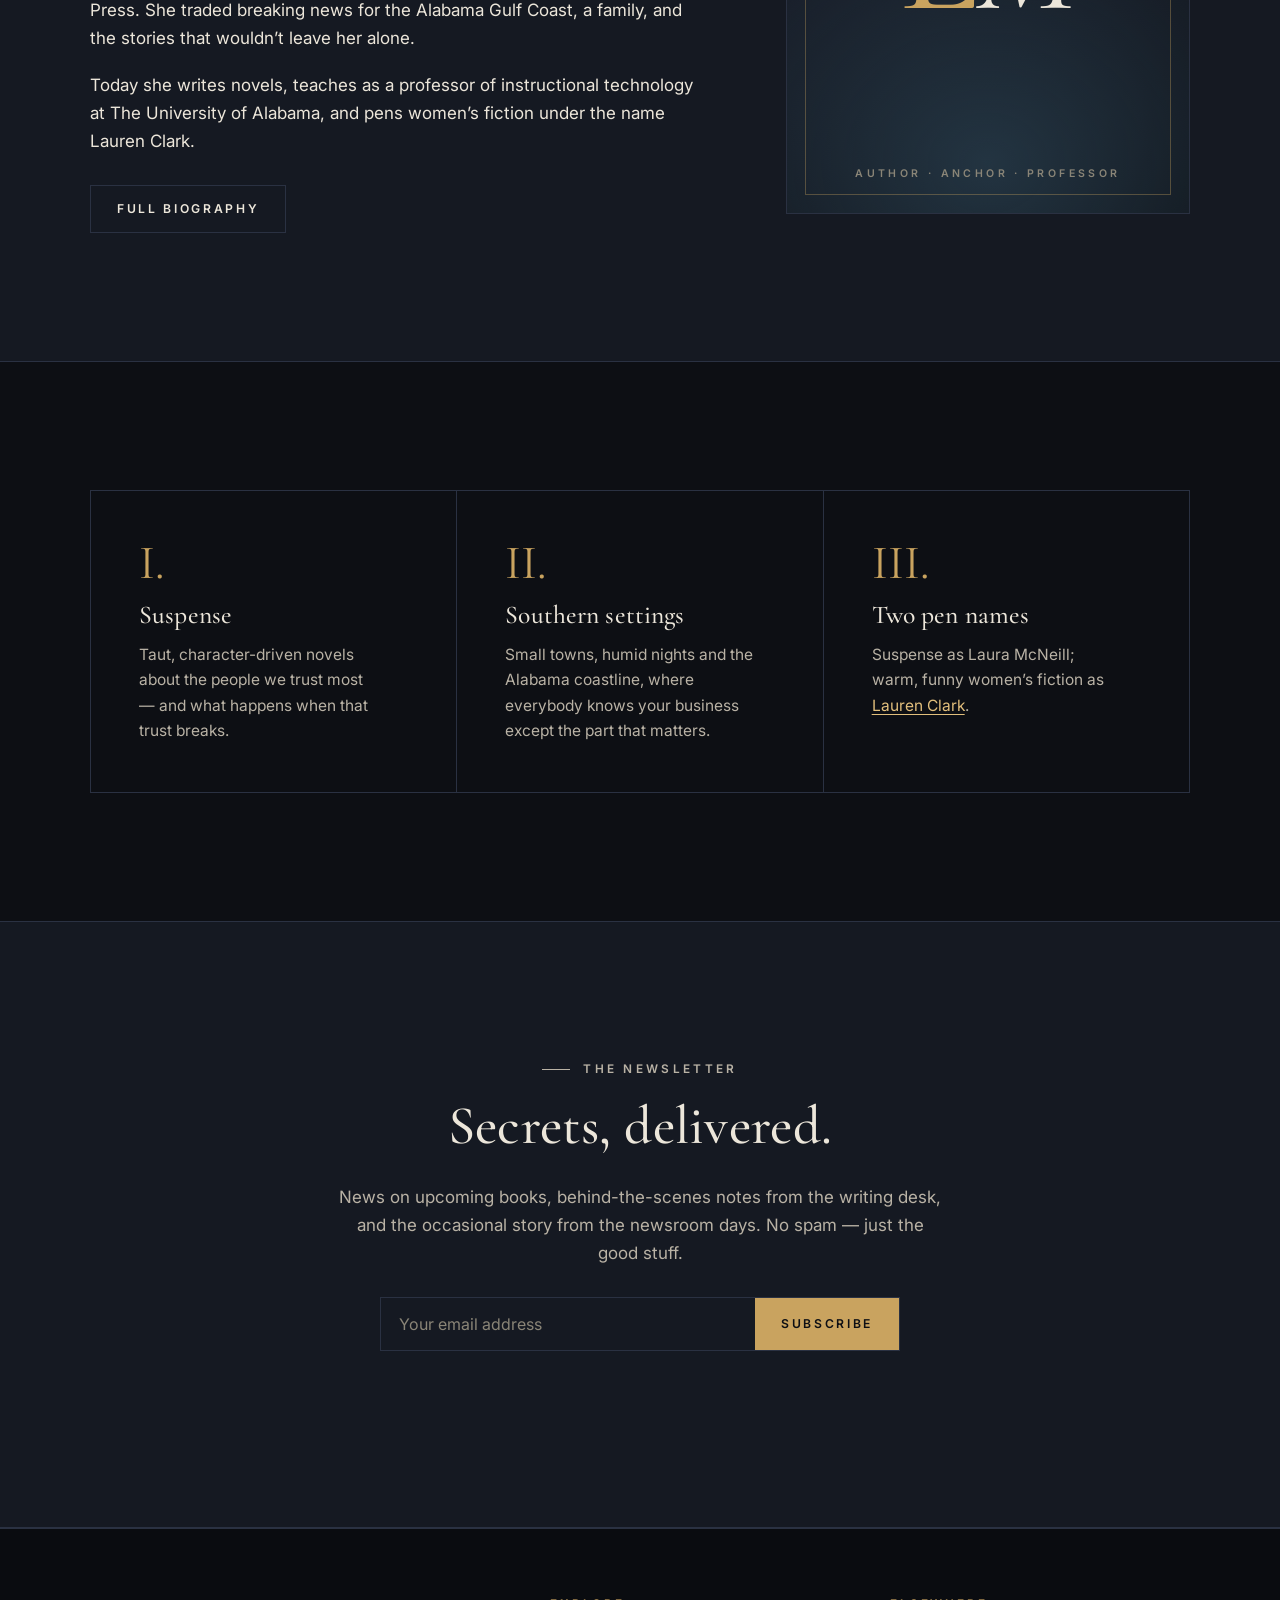
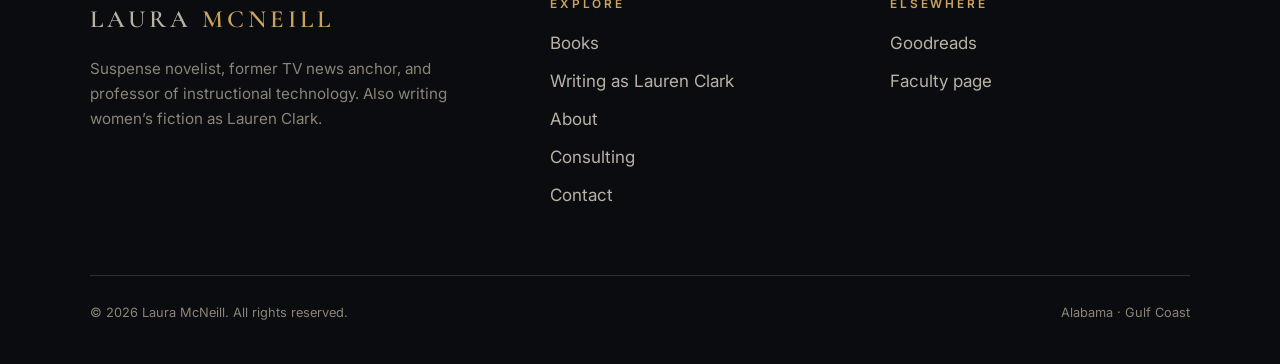
==== commit d0bfa825: "Add consulting & speaking page Services, audiences, engagement process, credentials, keynote topics," ====
--- a/index.html
+++ b/index.html
@@ -24,6 +24,7 @@
 <a href="index.html" aria-current="page">Home</a>
 <a href="books.html">Books</a>
 <a href="about.html">About</a>
+<a href="consulting.html">Consulting</a>
 <a href="contact.html">Contact</a>
     </nav>
   </div>
@@ -154,6 +155,7 @@
           <li><a href="books.html">Books</a></li>
           <li><a href="books.html#lauren-clark">Writing as Lauren Clark</a></li>
           <li><a href="about.html">About</a></li>
+          <li><a href="consulting.html">Consulting</a></li>
           <li><a href="contact.html">Contact</a></li>
         </ul>
       </div>
--- a/assets/style.css
+++ b/assets/style.css
@@ -402,3 +402,48 @@
 .reveal { opacity: 0; transform: translateY(18px); transition: opacity .8s ease, transform .8s ease; }
 .reveal.in { opacity: 1; transform: none; }
 .no-js .reveal { opacity: 1; transform: none; }
+
+/* ---------- Consulting ---------- */
+.services { display: grid; grid-template-columns: repeat(2, 1fr); gap: 1px; background: var(--line); border: 1px solid var(--line); }
+.service { background: var(--ink); padding: clamp(28px, 4vw, 48px); transition: background .25s; }
+.service:hover { background: var(--ink-2); }
+.service .num { font: 600 .74rem/1 var(--body); letter-spacing: .24em; color: var(--brass); margin-bottom: 22px; }
+.service h3 { font-size: clamp(1.6rem, 2.6vw, 2.1rem); }
+.service p { color: var(--paper-dim); }
+.service ul { list-style: none; margin: 0; padding: 0; border-top: 1px solid var(--line); }
+.service li { padding: 11px 0 11px 22px; border-bottom: 1px solid var(--line); font-size: .95rem; position: relative; }
+.service li::before { content: ""; position: absolute; left: 2px; top: 1.15em; width: 7px; height: 7px; border: 1px solid var(--brass); transform: rotate(45deg); }
+@media (max-width: 760px) { .services { grid-template-columns: 1fr; } }
+
+.audience { list-style: none; margin: 0; padding: 0; }
+.audience li { padding: 22px 0; border-bottom: 1px solid var(--line); display: grid; gap: 4px; }
+.audience li:first-child { border-top: 1px solid var(--line); }
+.audience strong { font-family: var(--display); font-size: 1.55rem; font-weight: 500; }
+.audience span { color: var(--paper-dim); font-size: .97rem; }
+
+.steps { list-style: none; margin: 0; padding: 0; display: grid; grid-template-columns: repeat(4, 1fr); gap: clamp(20px, 3vw, 36px); counter-reset: s; }
+.steps li { border-top: 1px solid var(--brass); padding-top: 22px; }
+.step-n { font-family: var(--display); font-size: 3.2rem; line-height: 1; color: var(--brass); display: block; margin-bottom: 12px; }
+.steps h3 { font-size: 1.6rem; }
+.steps p { color: var(--paper-dim); font-size: .97rem; margin: 0; }
+@media (max-width: 900px) { .steps { grid-template-columns: repeat(2, 1fr); } }
+@media (max-width: 520px) { .steps { grid-template-columns: 1fr; } }
+
+.creds { list-style: none; margin: 0; padding: 0; }
+.creds li { padding: 12px 0; border-bottom: 1px solid var(--line); color: var(--paper-dim); font-size: .97rem; }
+.creds strong { color: var(--paper); font-weight: 600; }
+
+.faq details { border-bottom: 1px solid var(--line); }
+.faq details:first-child { border-top: 1px solid var(--line); }
+.faq summary {
+  cursor: pointer; list-style: none; padding: 22px 36px 22px 0; position: relative;
+  font-family: var(--display); font-size: 1.45rem;
+}
+.faq summary::-webkit-details-marker { display: none; }
+.faq summary::after { content: "+"; position: absolute; right: 4px; top: 50%; transform: translateY(-50%); color: var(--brass); font-family: var(--body); font-size: 1.4rem; transition: transform .2s; }
+.faq details[open] summary::after { transform: translateY(-50%) rotate(45deg); }
+.faq details p { color: var(--paper-dim); margin: 0 0 22px; }
+
+.cta-band { text-align: center; background:
+    radial-gradient(800px 400px at 50% 120%, rgba(201,163,95,.16), transparent 65%), var(--ink); }
+.cta-band p { color: var(--paper-dim); max-width: 34em; margin-left: auto; margin-right: auto; }
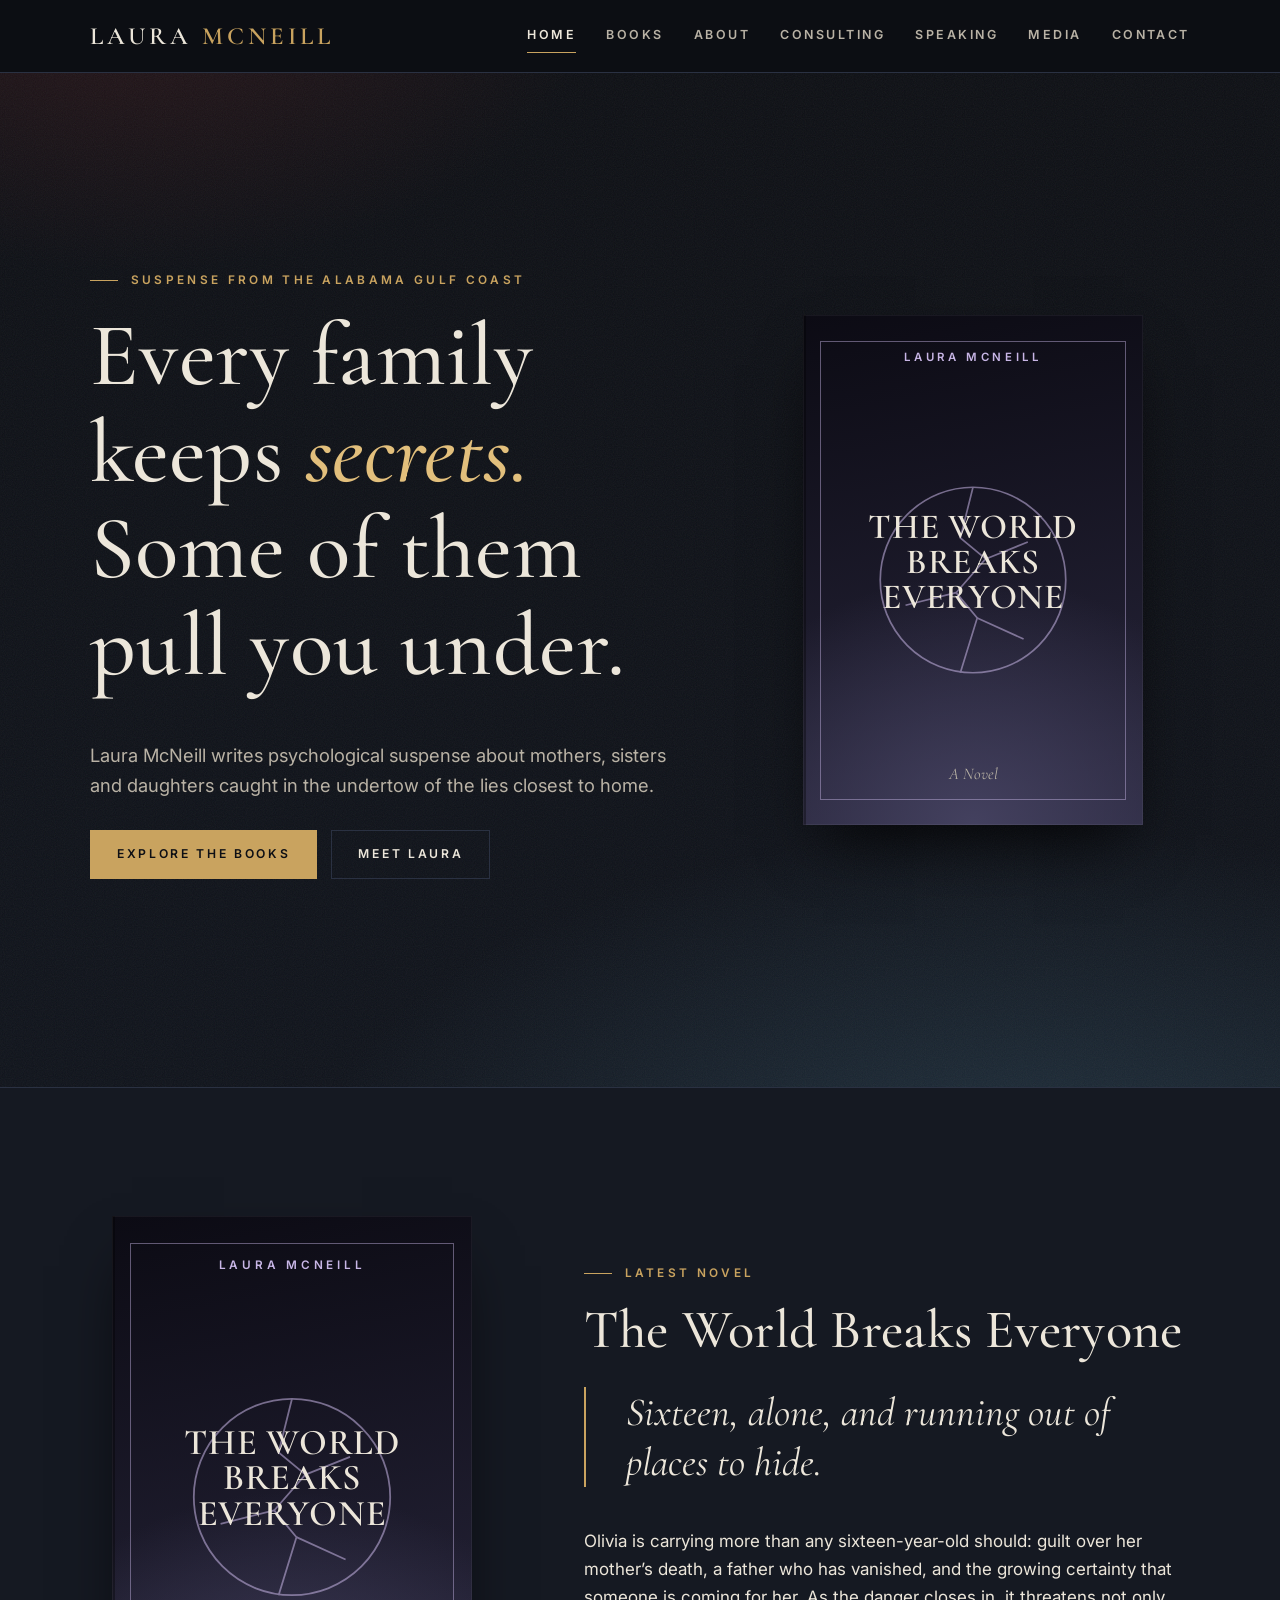
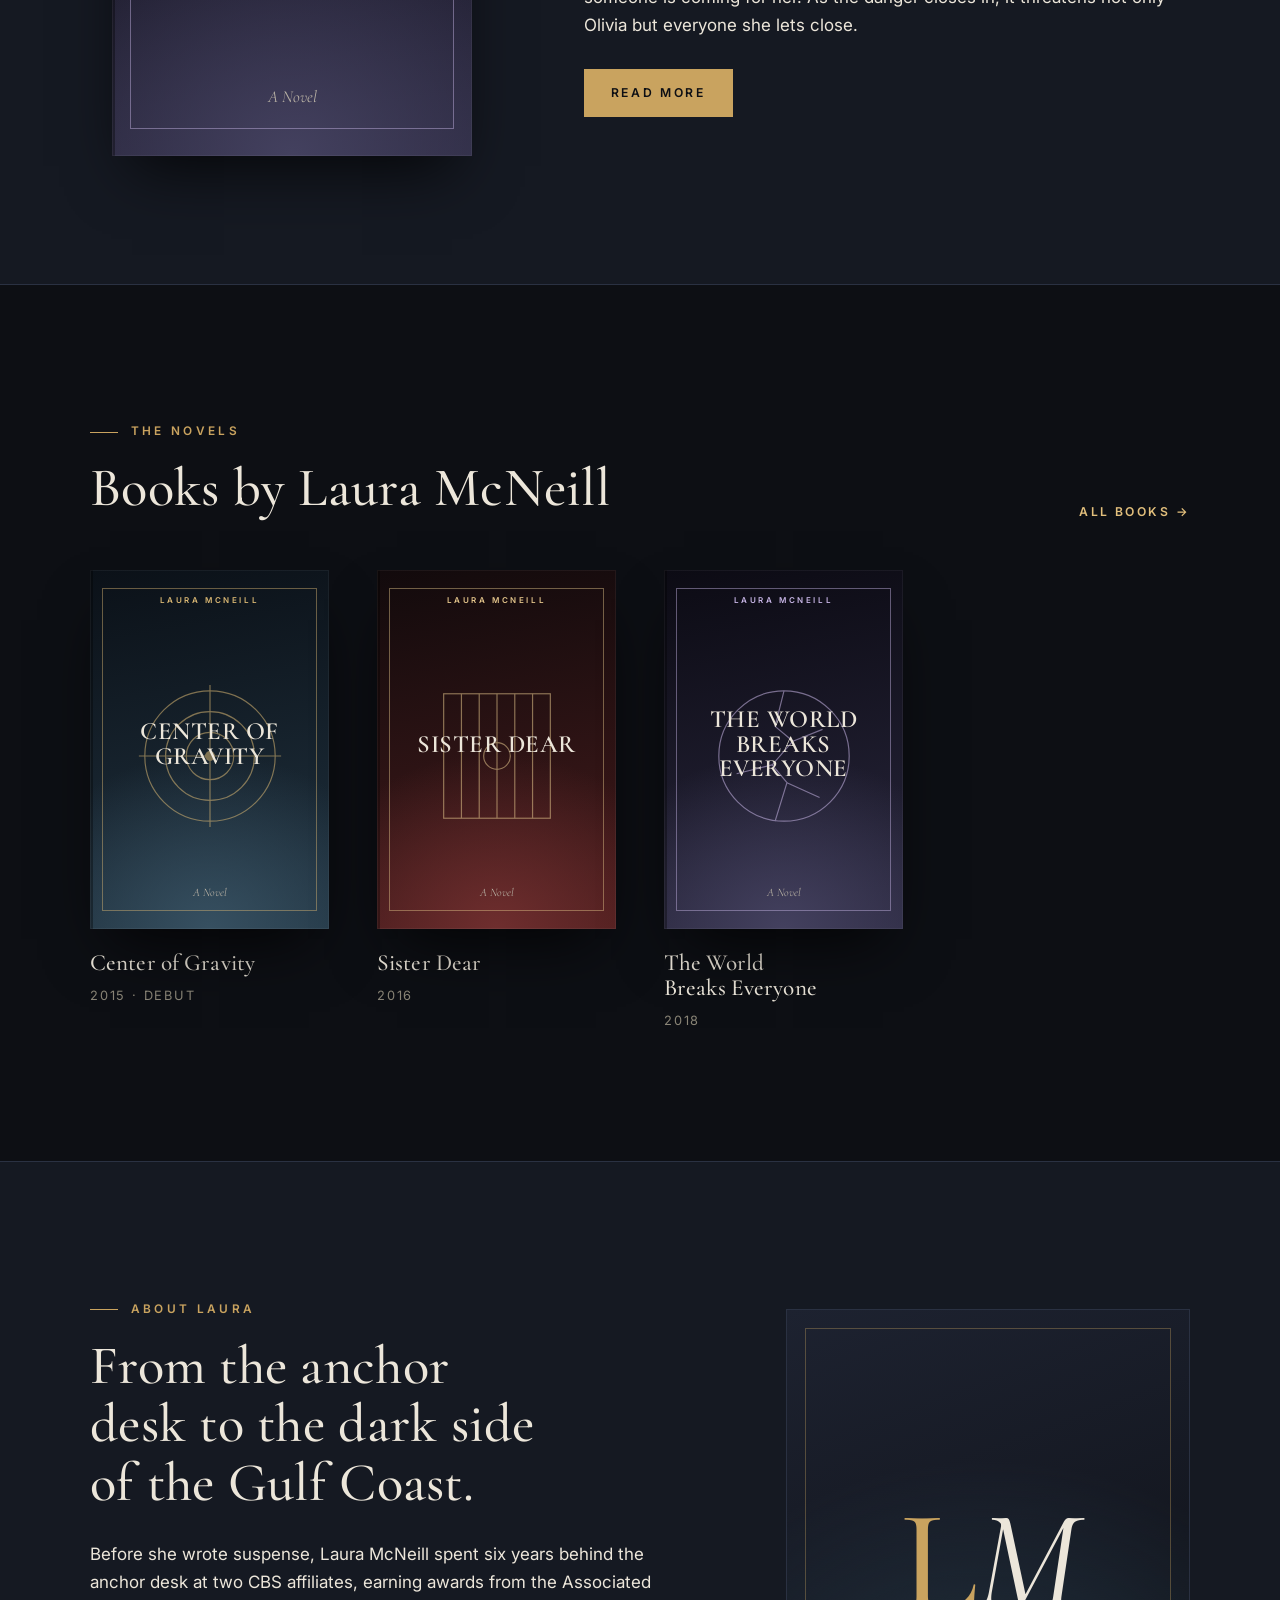
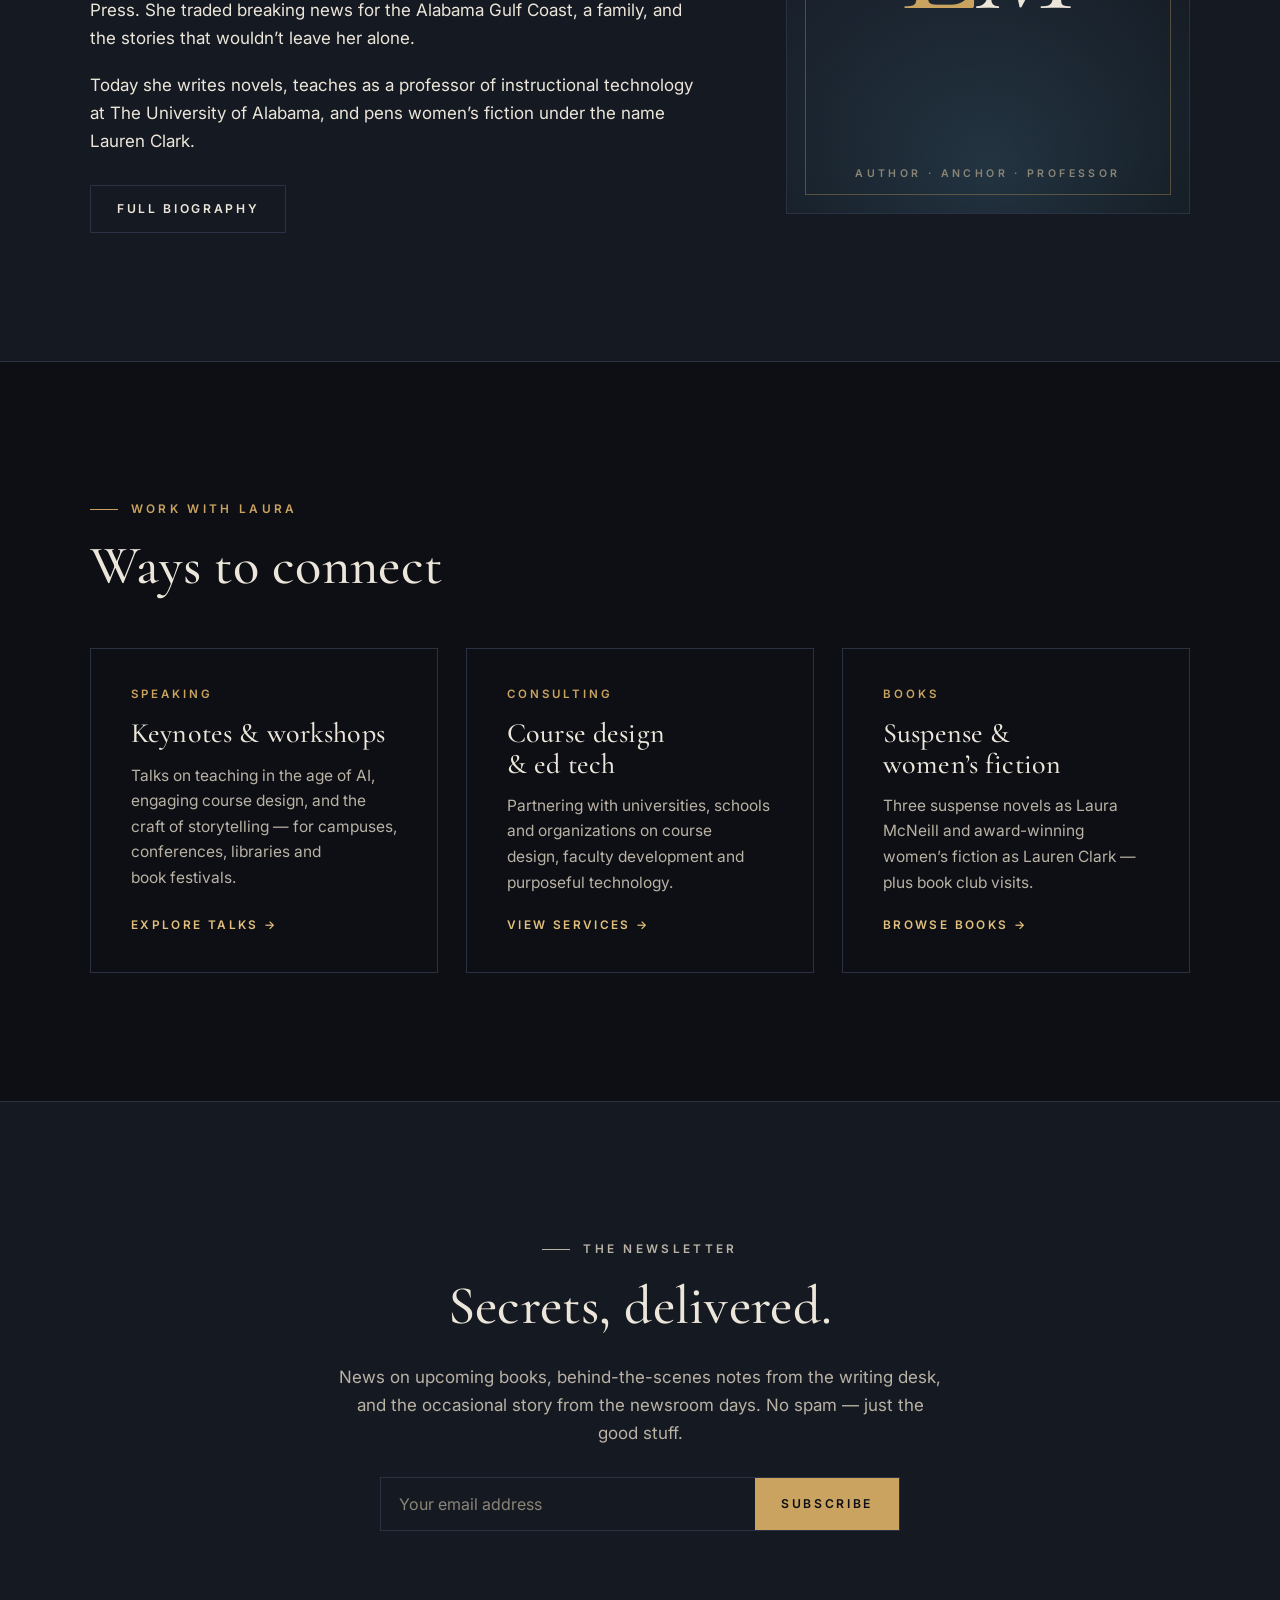
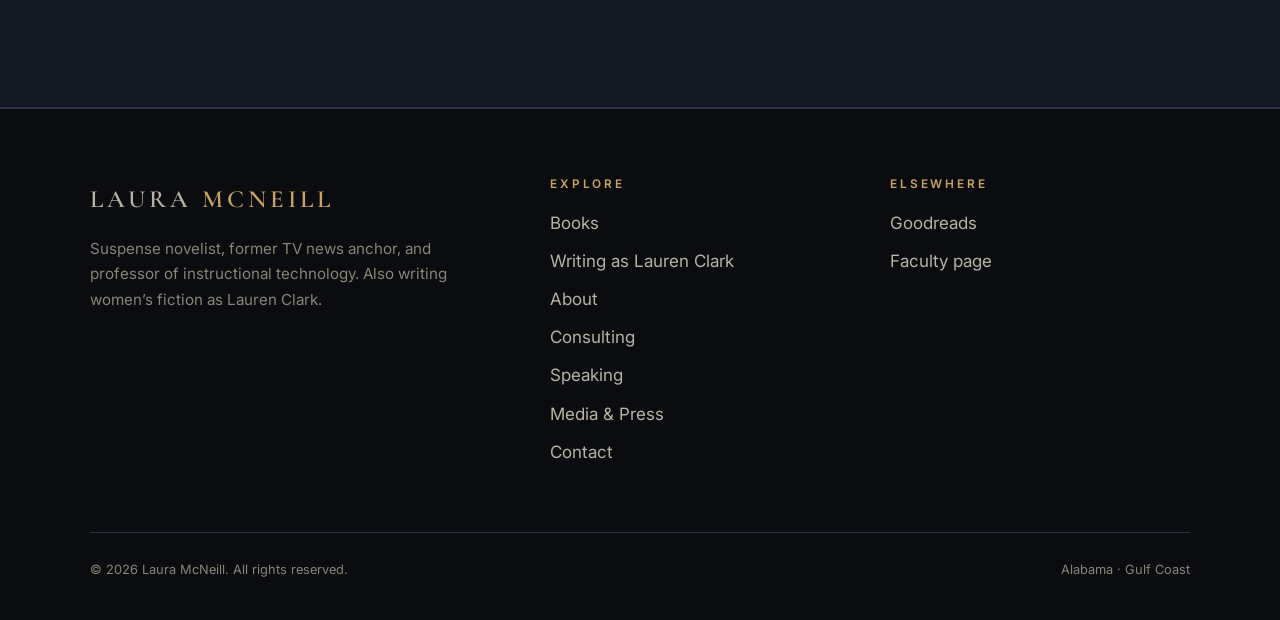
==== commit 9b446745: "Add speaking and media kit pages, homepage pathways - speaking.html: signature talks, formats, audie" ====
--- a/index.html
+++ b/index.html
@@ -25,6 +25,8 @@
 <a href="books.html">Books</a>
 <a href="about.html">About</a>
 <a href="consulting.html">Consulting</a>
+<a href="speaking.html">Speaking</a>
+<a href="media.html">Media</a>
 <a href="contact.html">Contact</a>
     </nav>
   </div>
@@ -119,10 +121,13 @@
 
 <section>
   <div class="wrap">
-    <div class="pillars reveal">
-      <div class="pillar"><div class="num">I.</div><h3>Suspense</h3><p>Taut, character-driven novels about the people we trust most &mdash; and what happens when that trust breaks.</p></div>
-      <div class="pillar"><div class="num">II.</div><h3>Southern settings</h3><p>Small towns, humid nights and the Alabama coastline, where everybody knows your business except the part that matters.</p></div>
-      <div class="pillar"><div class="num">III.</div><h3>Two pen names</h3><p>Suspense as Laura McNeill; warm, funny women&rsquo;s fiction as <a href="books.html#lauren-clark">Lauren Clark</a>.</p></div>
+    <div class="section-head reveal">
+      <div><p class="eyebrow">Work with Laura</p><h2>Ways to connect</h2></div>
+    </div>
+    <div class="paths">
+      <a class="path reveal" href="speaking.html"><span class="path-k">Speaking</span><h3>Keynotes &amp; workshops</h3><p>Talks on teaching in the age of AI, engaging course design, and the craft of storytelling &mdash; for campuses, conferences, libraries and book festivals.</p><span class="path-go">Explore talks &rarr;</span></a>
+      <a class="path reveal" href="consulting.html"><span class="path-k">Consulting</span><h3>Course design &amp; ed tech</h3><p>Partnering with universities, schools and organizations on course design, faculty development and purposeful technology.</p><span class="path-go">View services &rarr;</span></a>
+      <a class="path reveal" href="books.html"><span class="path-k">Books</span><h3>Suspense &amp; women&rsquo;s fiction</h3><p>Three suspense novels as Laura McNeill and award-winning women&rsquo;s fiction as Lauren Clark &mdash; plus book club visits.</p><span class="path-go">Browse books &rarr;</span></a>
     </div>
   </div>
 </section>
@@ -156,6 +161,8 @@
           <li><a href="books.html#lauren-clark">Writing as Lauren Clark</a></li>
           <li><a href="about.html">About</a></li>
           <li><a href="consulting.html">Consulting</a></li>
+          <li><a href="speaking.html">Speaking</a></li>
+          <li><a href="media.html">Media &amp; Press</a></li>
           <li><a href="contact.html">Contact</a></li>
         </ul>
       </div>
--- a/assets/style.css
+++ b/assets/style.css
@@ -447,3 +447,58 @@
 .cta-band { text-align: center; background:
     radial-gradient(800px 400px at 50% 120%, rgba(201,163,95,.16), transparent 65%), var(--ink); }
 .cta-band p { color: var(--paper-dim); max-width: 34em; margin-left: auto; margin-right: auto; }
+
+/* ---------- Pathways (home) ---------- */
+.paths { display: grid; grid-template-columns: repeat(3, 1fr); gap: clamp(16px, 2.5vw, 28px); }
+.path {
+  display: flex; flex-direction: column; text-decoration: none; color: var(--paper);
+  border: 1px solid var(--line); background: var(--ink); padding: clamp(26px, 3.5vw, 40px);
+  transition: border-color .25s, transform .25s, background .25s;
+}
+.path:hover { border-color: var(--brass); transform: translateY(-4px); color: var(--paper); background: var(--ink-3); }
+.path-k { font: 600 .72rem/1 var(--body); letter-spacing: .26em; text-transform: uppercase; color: var(--brass); margin-bottom: 18px; }
+.path h3 { font-size: 1.75rem; }
+.path p { color: var(--paper-dim); font-size: .97rem; flex: 1; }
+.path-go { font: 600 .74rem/1 var(--body); letter-spacing: .2em; text-transform: uppercase; color: var(--brass-bright); margin-top: 8px; }
+@media (max-width: 860px) { .paths { grid-template-columns: 1fr; } }
+
+/* ---------- Speaking ---------- */
+.talks { border-top: 1px solid var(--line); }
+.talk { display: grid; grid-template-columns: 120px 1fr; gap: clamp(16px, 4vw, 48px); padding: clamp(32px, 4vw, 48px) 0; border-bottom: 1px solid var(--line); }
+.talk-n { font-family: var(--display); font-size: clamp(3rem, 6vw, 4.6rem); line-height: .9; color: var(--brass); }
+.talk-kind { font: 600 .72rem/1 var(--body); letter-spacing: .24em; text-transform: uppercase; color: var(--muted); margin-bottom: 12px; }
+.talk h3 { font-size: clamp(1.7rem, 3vw, 2.3rem); }
+.talk p { color: var(--paper-dim); max-width: 44em; }
+.talk ul { margin: 0; padding: 0; list-style: none; display: grid; gap: 8px; }
+.talk li { padding-left: 22px; position: relative; font-size: .97rem; }
+.talk li::before { content: ""; position: absolute; left: 2px; top: .62em; width: 7px; height: 7px; border: 1px solid var(--brass); transform: rotate(45deg); }
+@media (max-width: 600px) { .talk { grid-template-columns: 1fr; gap: 8px; } }
+
+.formats { display: grid; grid-template-columns: repeat(5, 1fr); gap: 1px; background: var(--line); border: 1px solid var(--line); }
+.formats > div { background: var(--ink-2); padding: 28px 24px; }
+.formats h3 { font-size: 1.45rem; }
+.formats p { color: var(--paper-dim); font-size: .93rem; margin: 0; }
+@media (max-width: 1000px) { .formats { grid-template-columns: repeat(2, 1fr); } }
+@media (max-width: 520px) { .formats { grid-template-columns: 1fr; } }
+
+/* ---------- Media kit ---------- */
+.bio-block { border: 1px solid var(--line); background: var(--ink-2); margin-bottom: 24px; }
+.bio-head { display: flex; align-items: center; gap: 16px; padding: 16px 22px; border-bottom: 1px solid var(--line); flex-wrap: wrap; }
+.bio-head h3 { font-size: 1.4rem; margin: 0; }
+.bio-head .meta { font-size: .74rem; letter-spacing: .16em; text-transform: uppercase; color: var(--muted); }
+.copy-btn {
+  margin-left: auto; background: transparent; color: var(--brass-bright); border: 1px solid var(--line);
+  font: 600 .7rem/1 var(--body); letter-spacing: .2em; text-transform: uppercase; padding: 10px 14px; cursor: pointer;
+}
+.copy-btn:hover { border-color: var(--brass); }
+.bio-text { padding: 20px 22px 6px; color: var(--paper-dim); }
+
+.facts-grid { display: grid; grid-template-columns: repeat(2, 1fr); gap: 0 48px; margin: 0; }
+.facts-grid > div { padding: 18px 0; border-bottom: 1px solid var(--line); display: grid; grid-template-columns: 140px 1fr; gap: 16px; }
+.facts-grid dt { font: 600 .72rem/1.6 var(--body); letter-spacing: .2em; text-transform: uppercase; color: var(--brass); }
+.facts-grid dd { margin: 0; color: var(--paper-dim); }
+@media (max-width: 820px) { .facts-grid { grid-template-columns: 1fr; } }
+@media (max-width: 480px) { .facts-grid > div { grid-template-columns: 1fr; gap: 4px; } }
+
+/* tighter nav now that there are more items */
+@media (min-width: 821px) and (max-width: 1100px) { .nav { gap: 18px; } .nav a { letter-spacing: .14em; } }
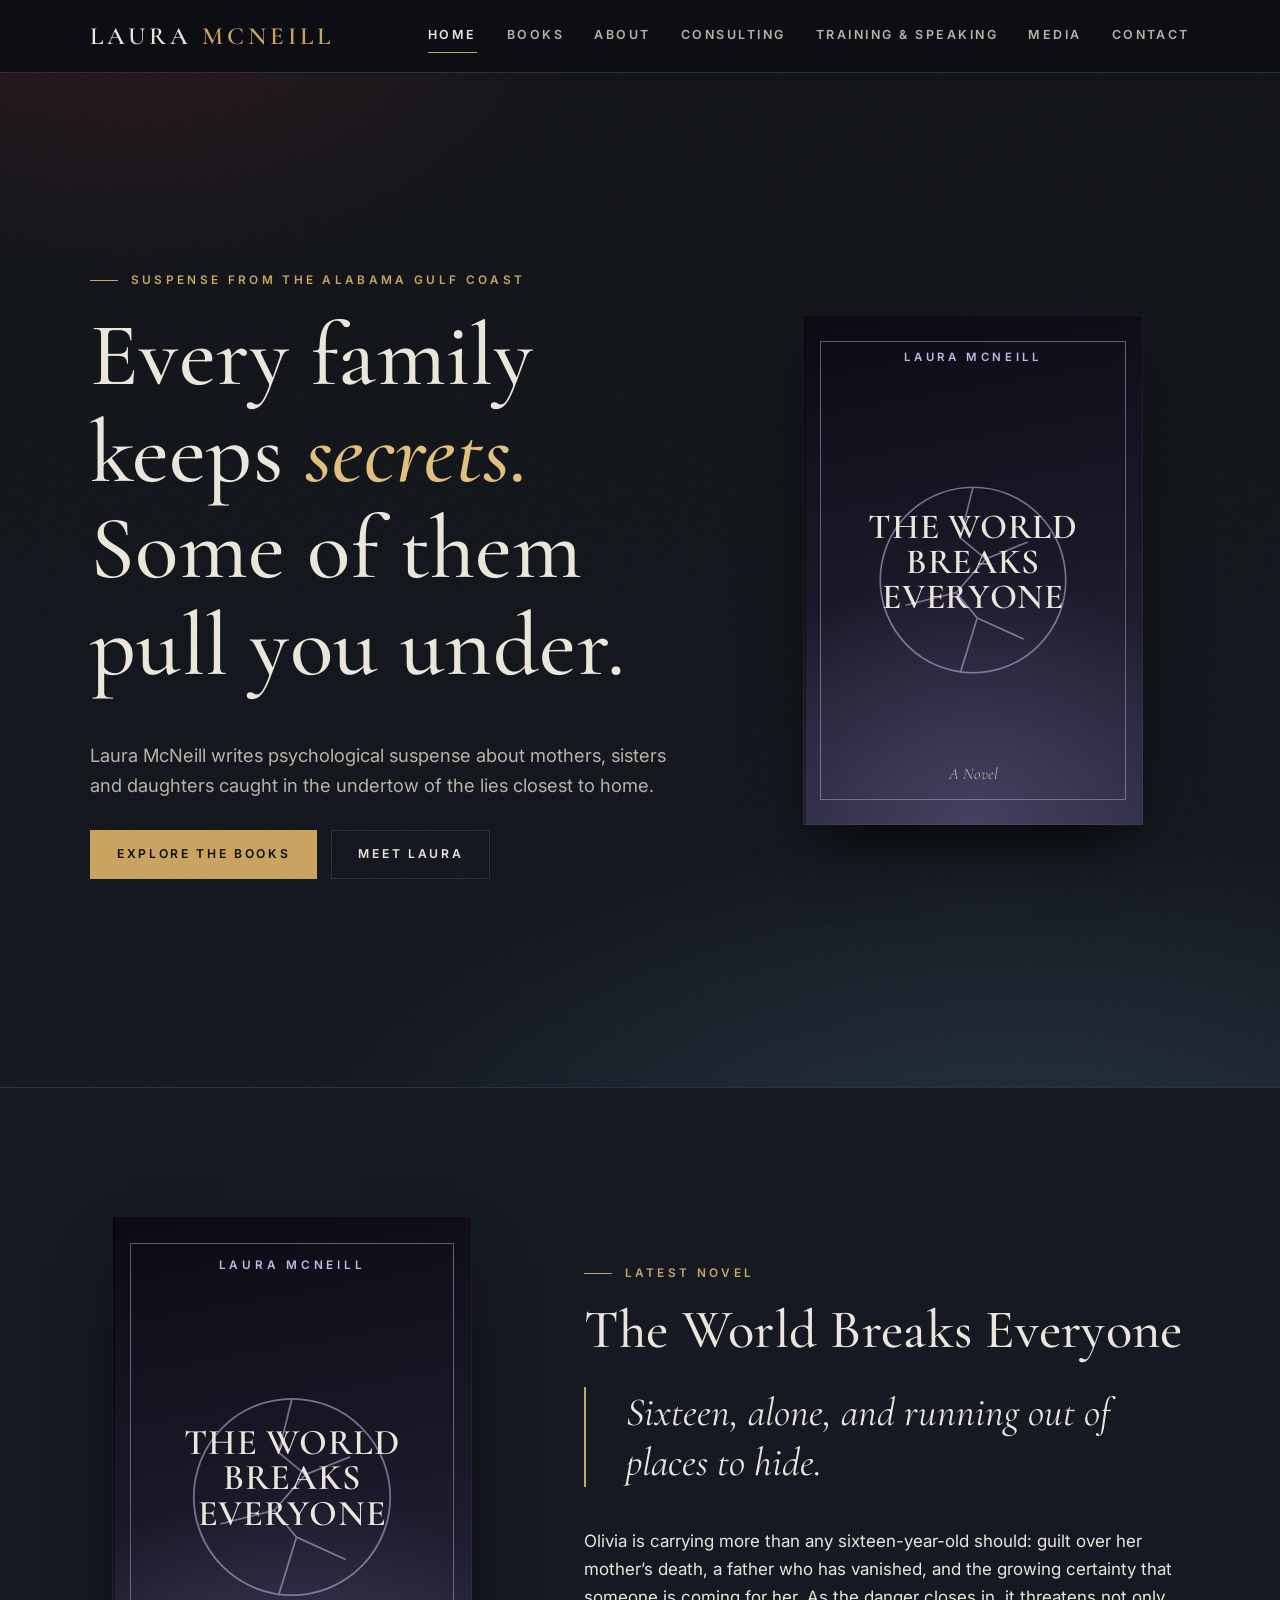
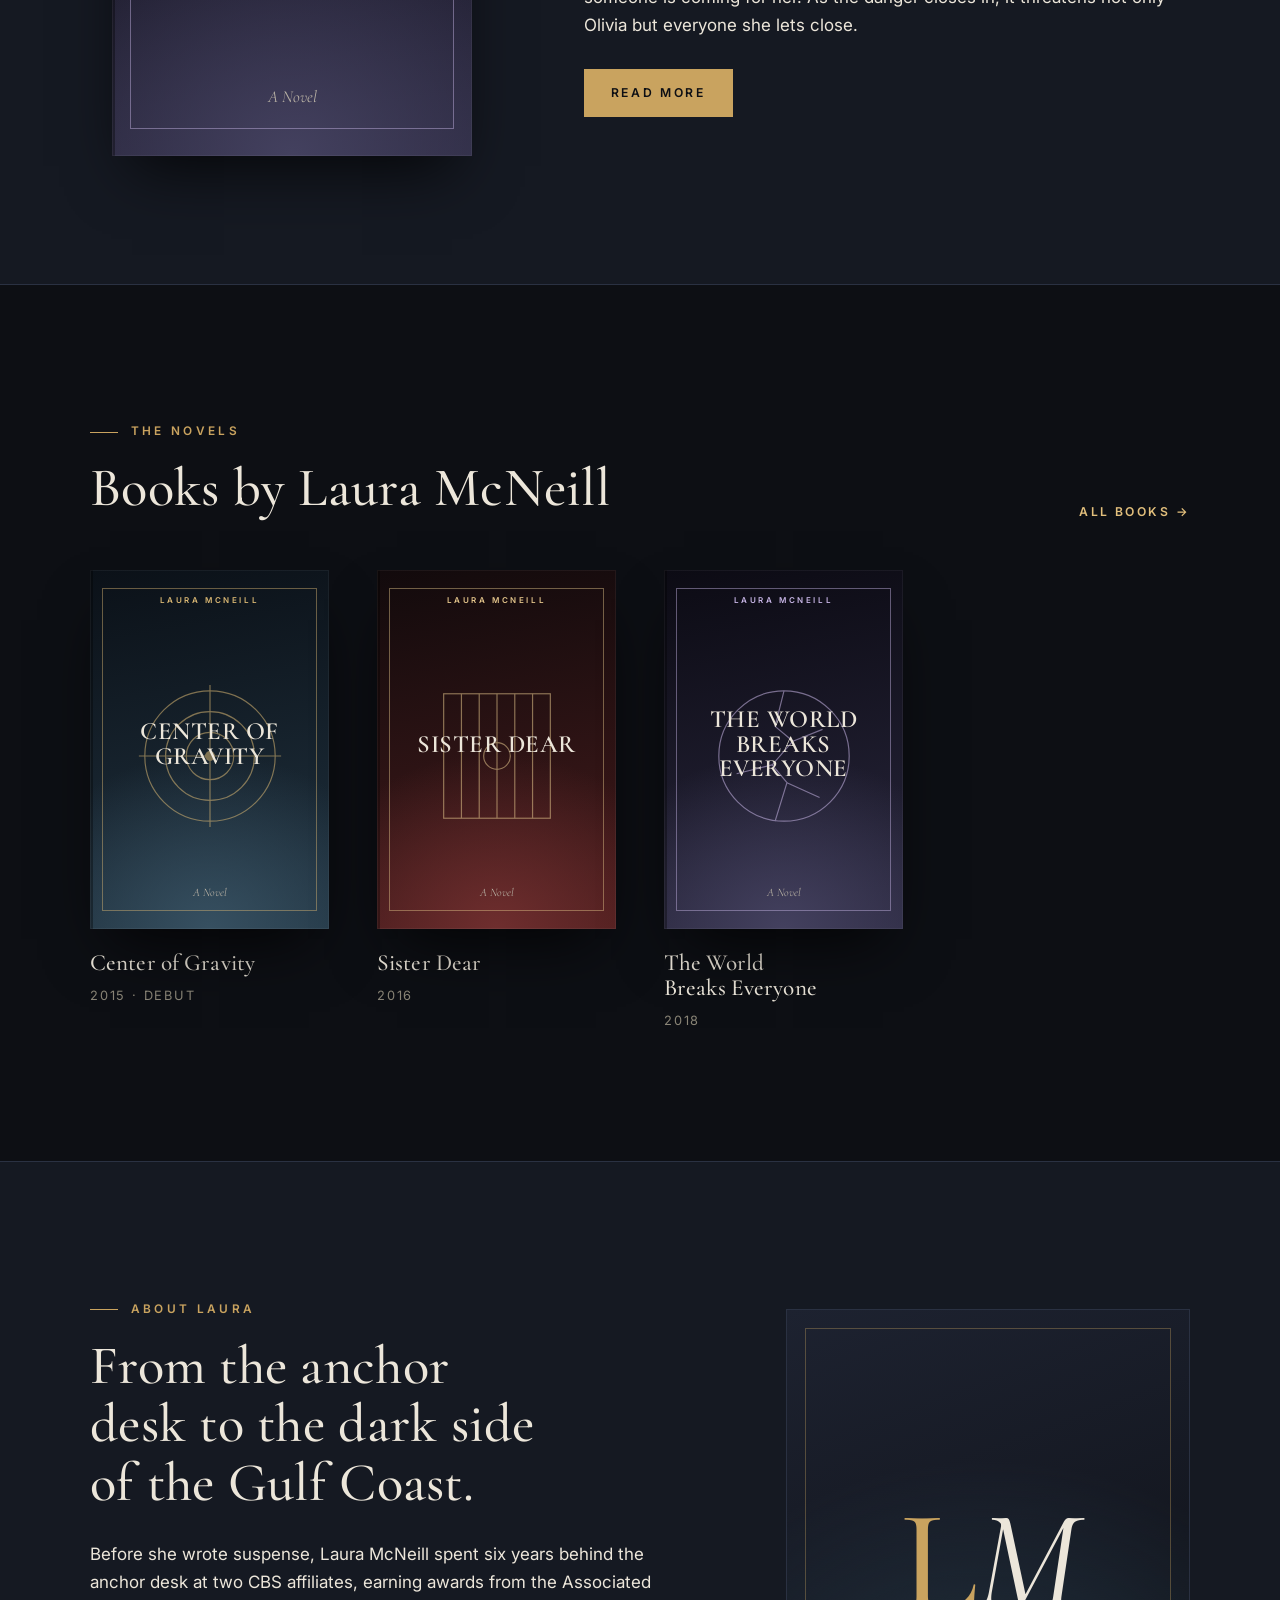
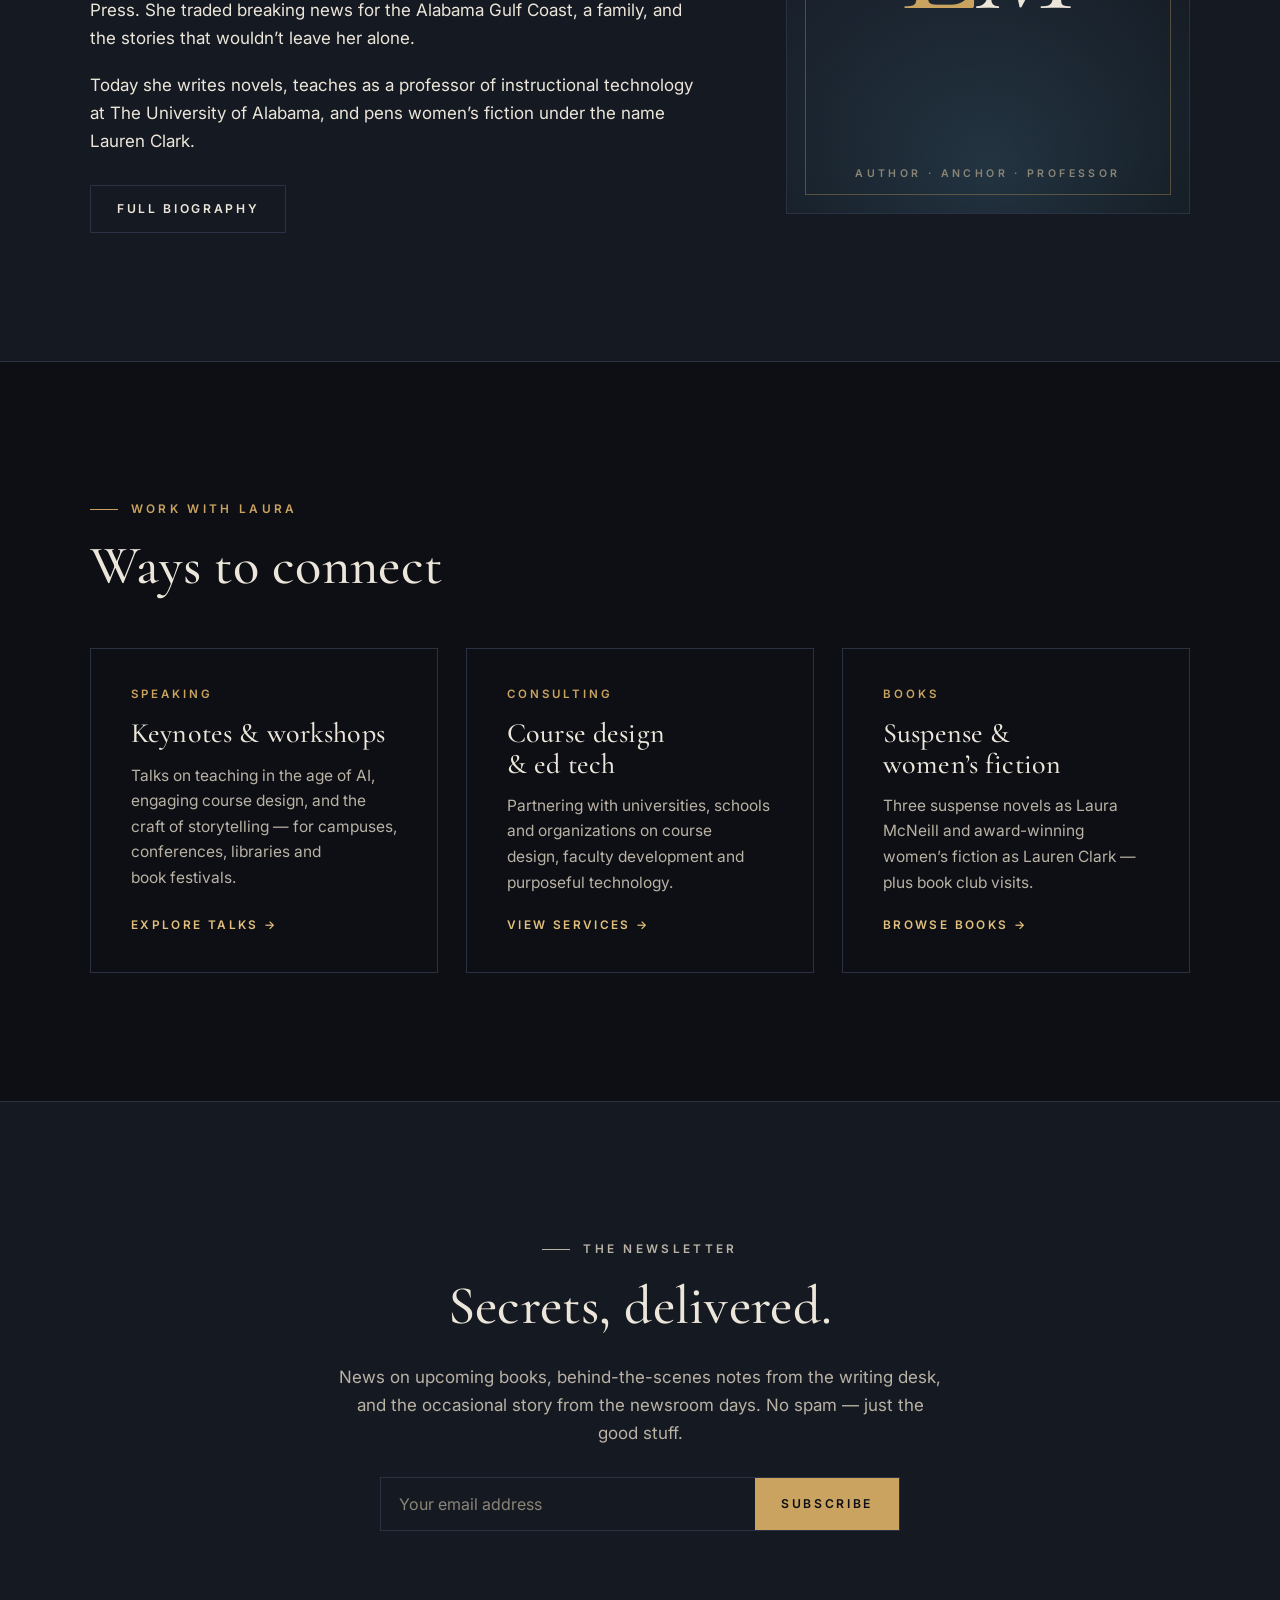
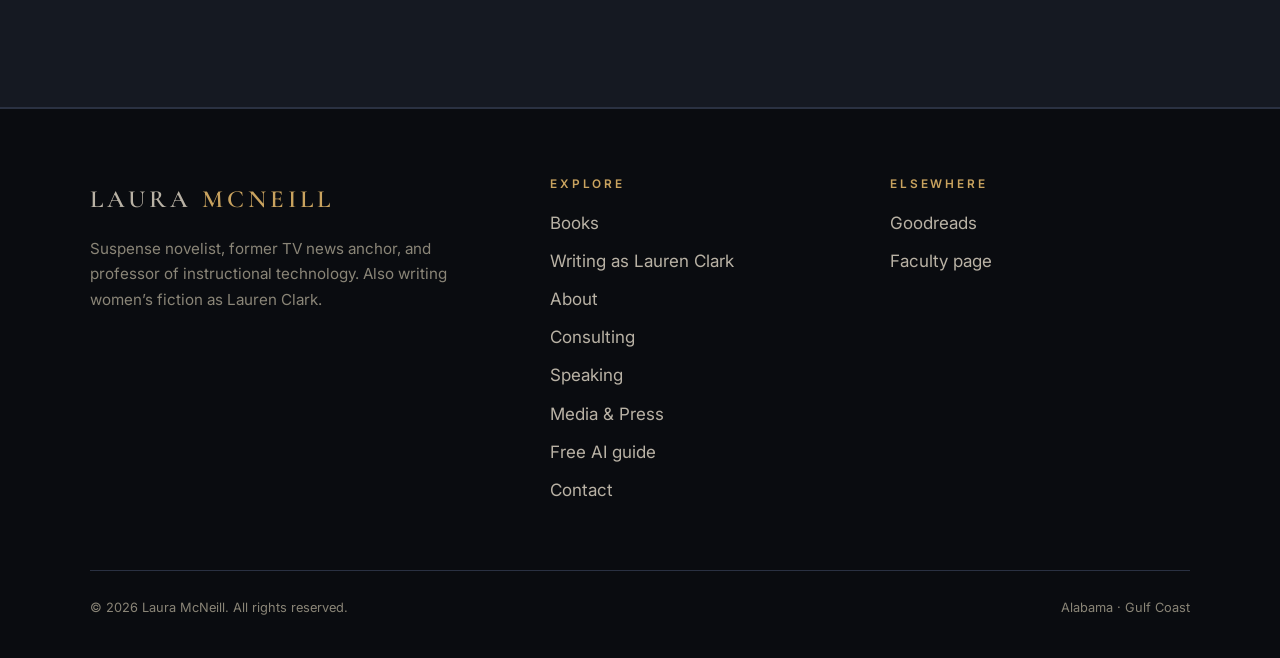
==== commit bf24037b: "Restyle professional pages after drclairebrady.com; add free AI guide - New pro theme (assets/pro.cs" ====
--- a/index.html
+++ b/index.html
@@ -25,7 +25,7 @@
 <a href="books.html">Books</a>
 <a href="about.html">About</a>
 <a href="consulting.html">Consulting</a>
-<a href="speaking.html">Speaking</a>
+<a href="speaking.html">Training &amp; Speaking</a>
 <a href="media.html">Media</a>
 <a href="contact.html">Contact</a>
     </nav>
@@ -163,6 +163,7 @@
           <li><a href="consulting.html">Consulting</a></li>
           <li><a href="speaking.html">Speaking</a></li>
           <li><a href="media.html">Media &amp; Press</a></li>
+          <li><a href="ai-questions.html">Free AI guide</a></li>
           <li><a href="contact.html">Contact</a></li>
         </ul>
       </div>
